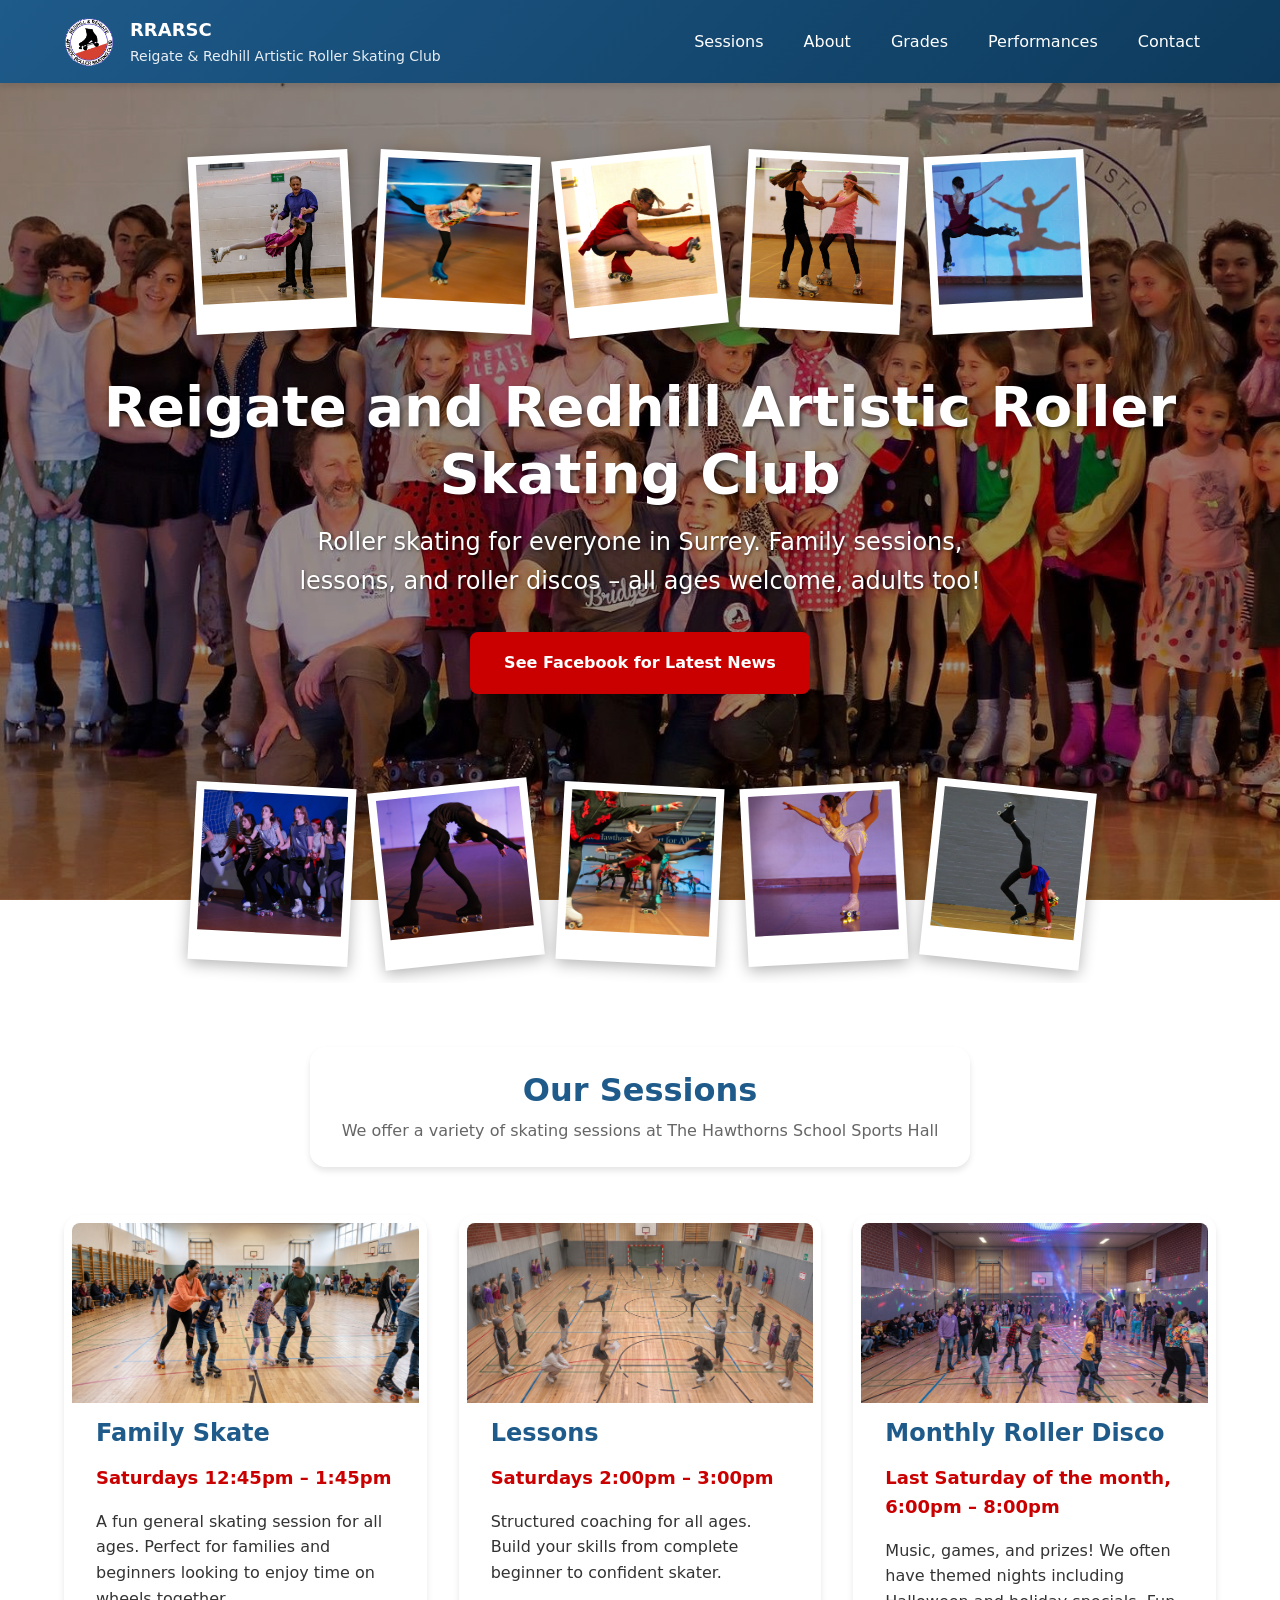
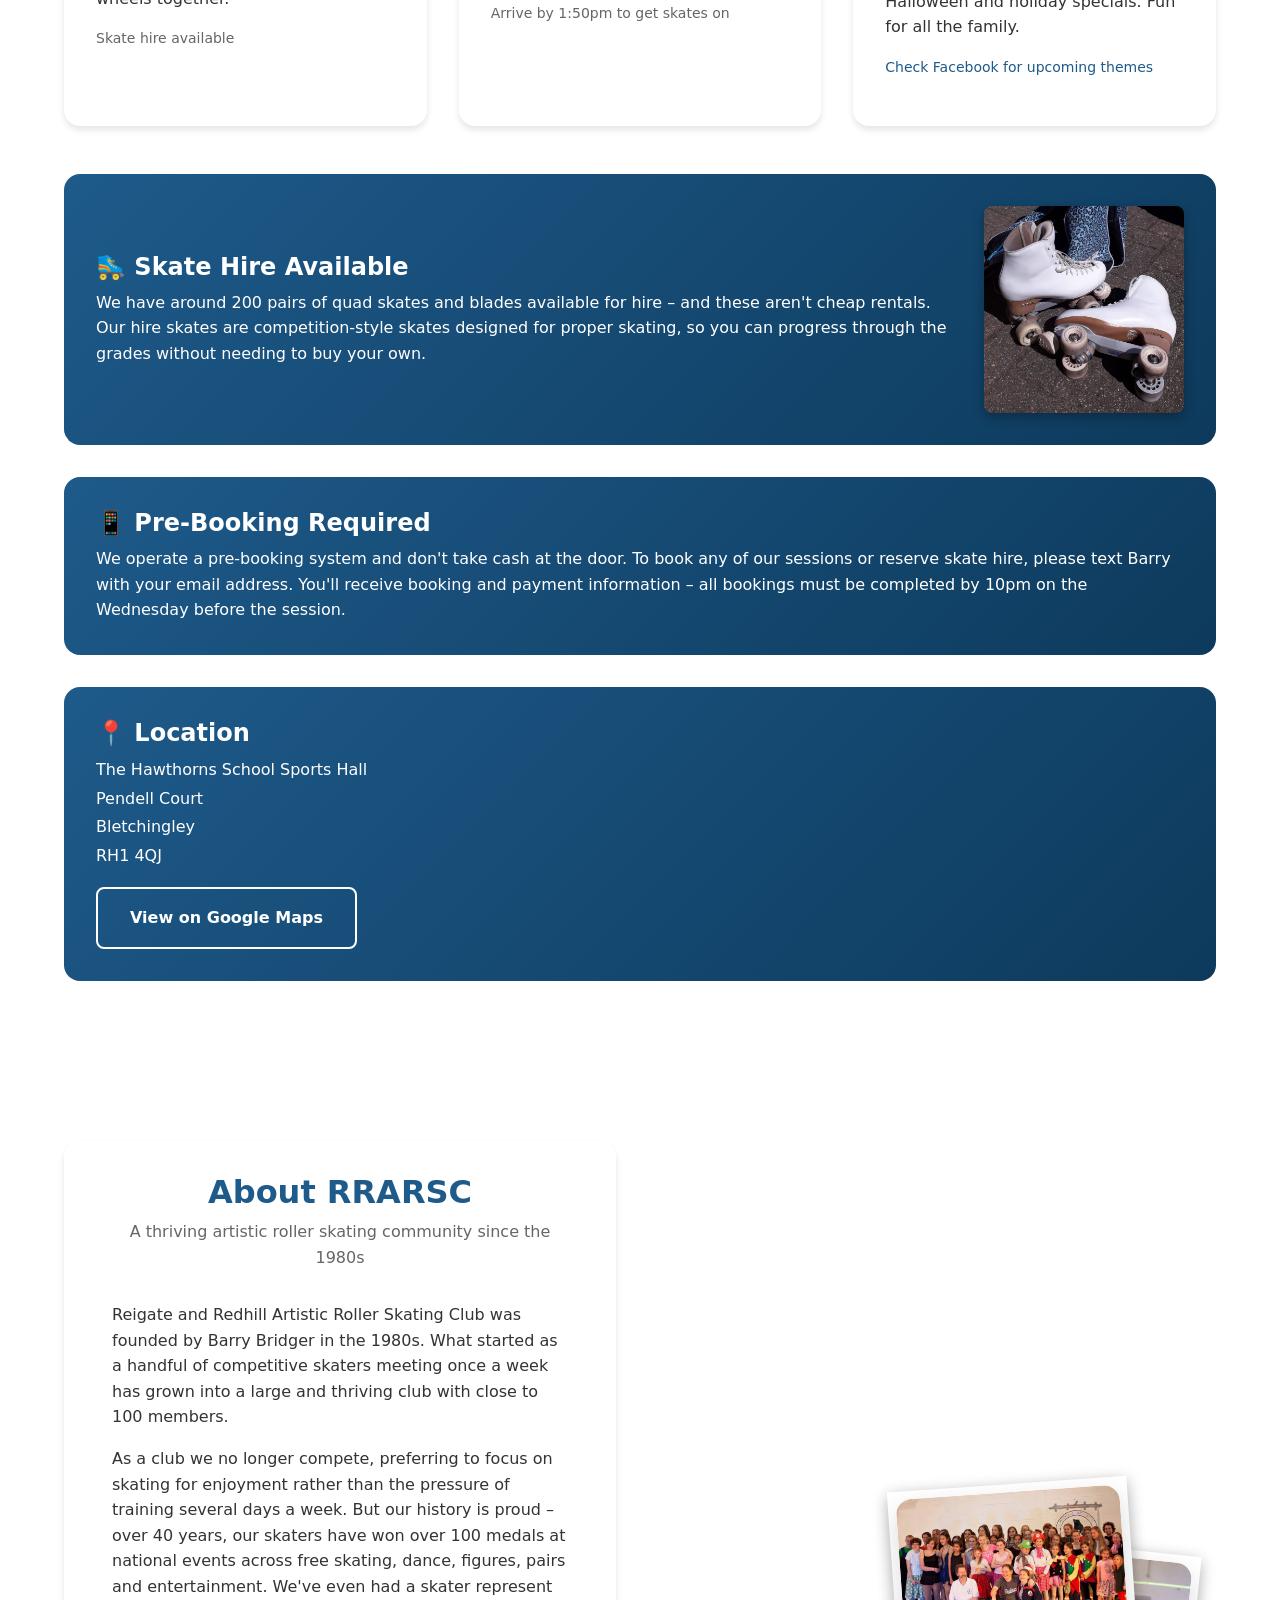
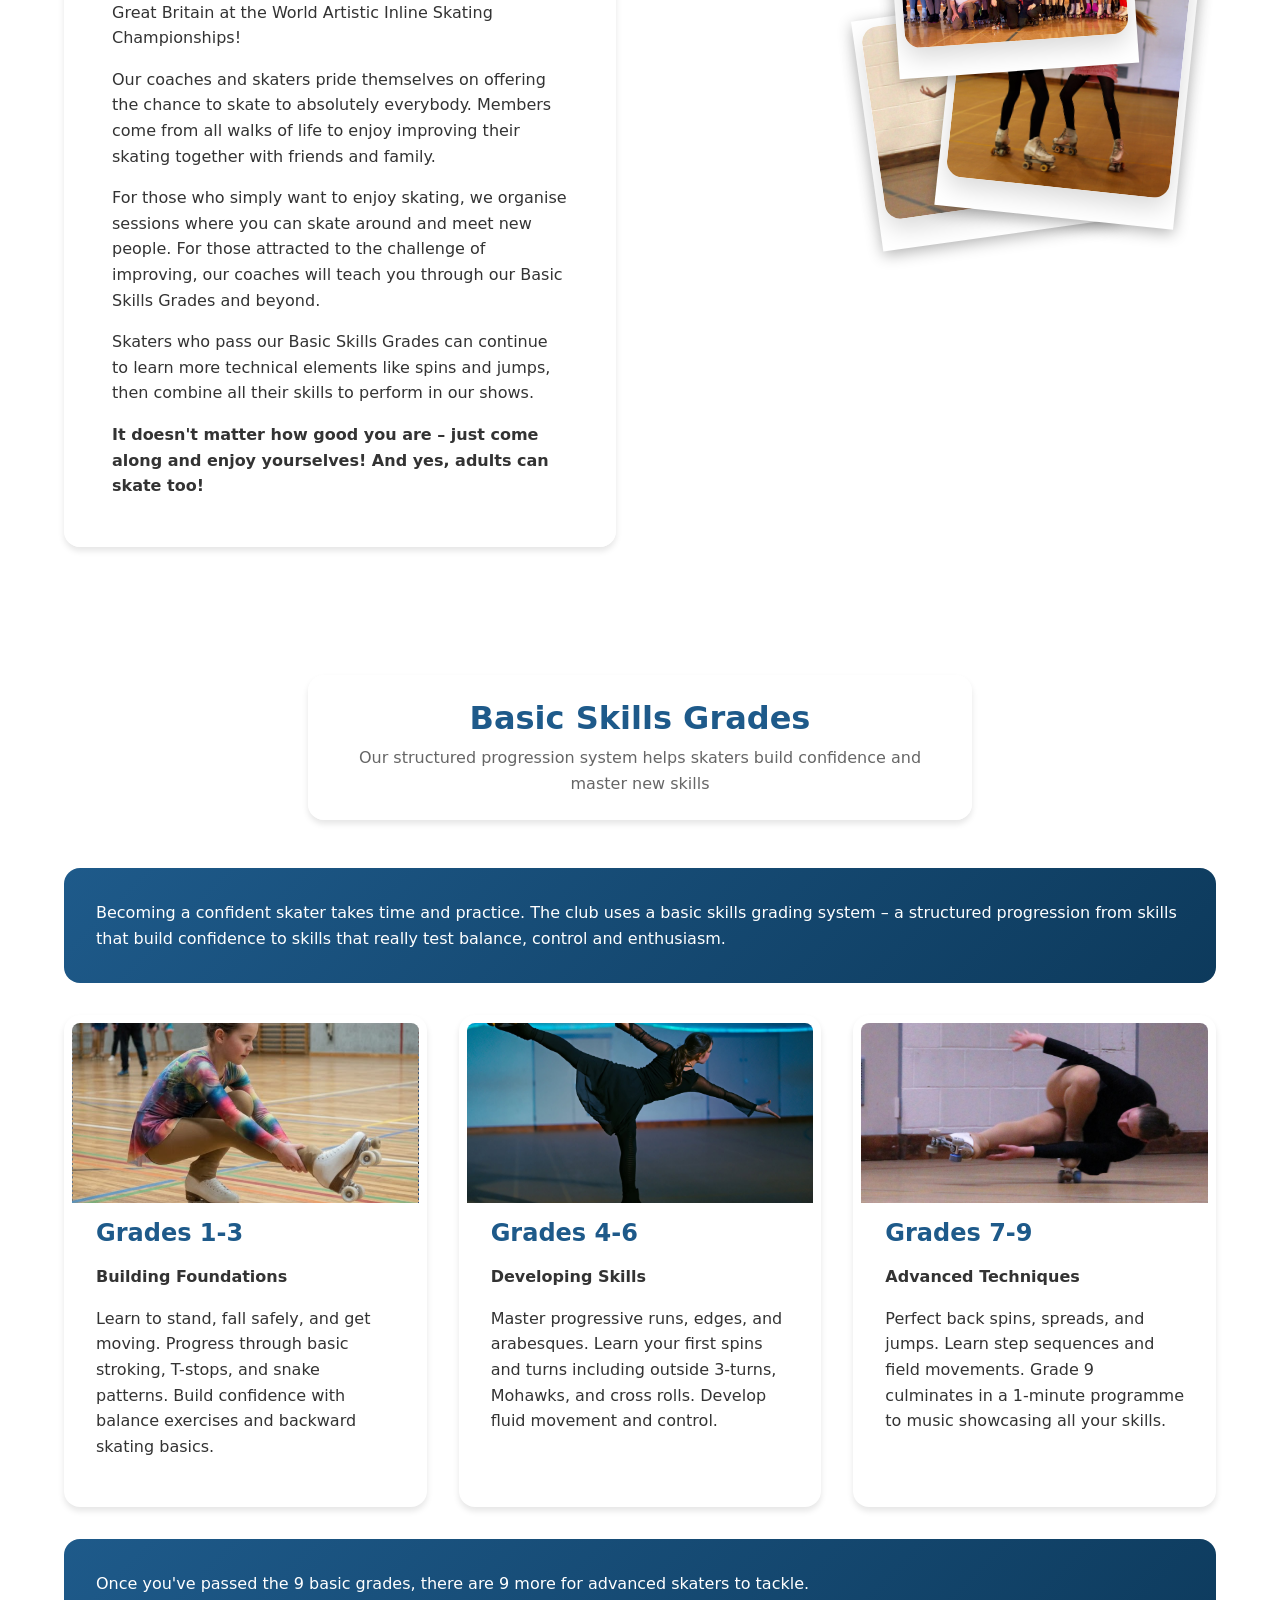
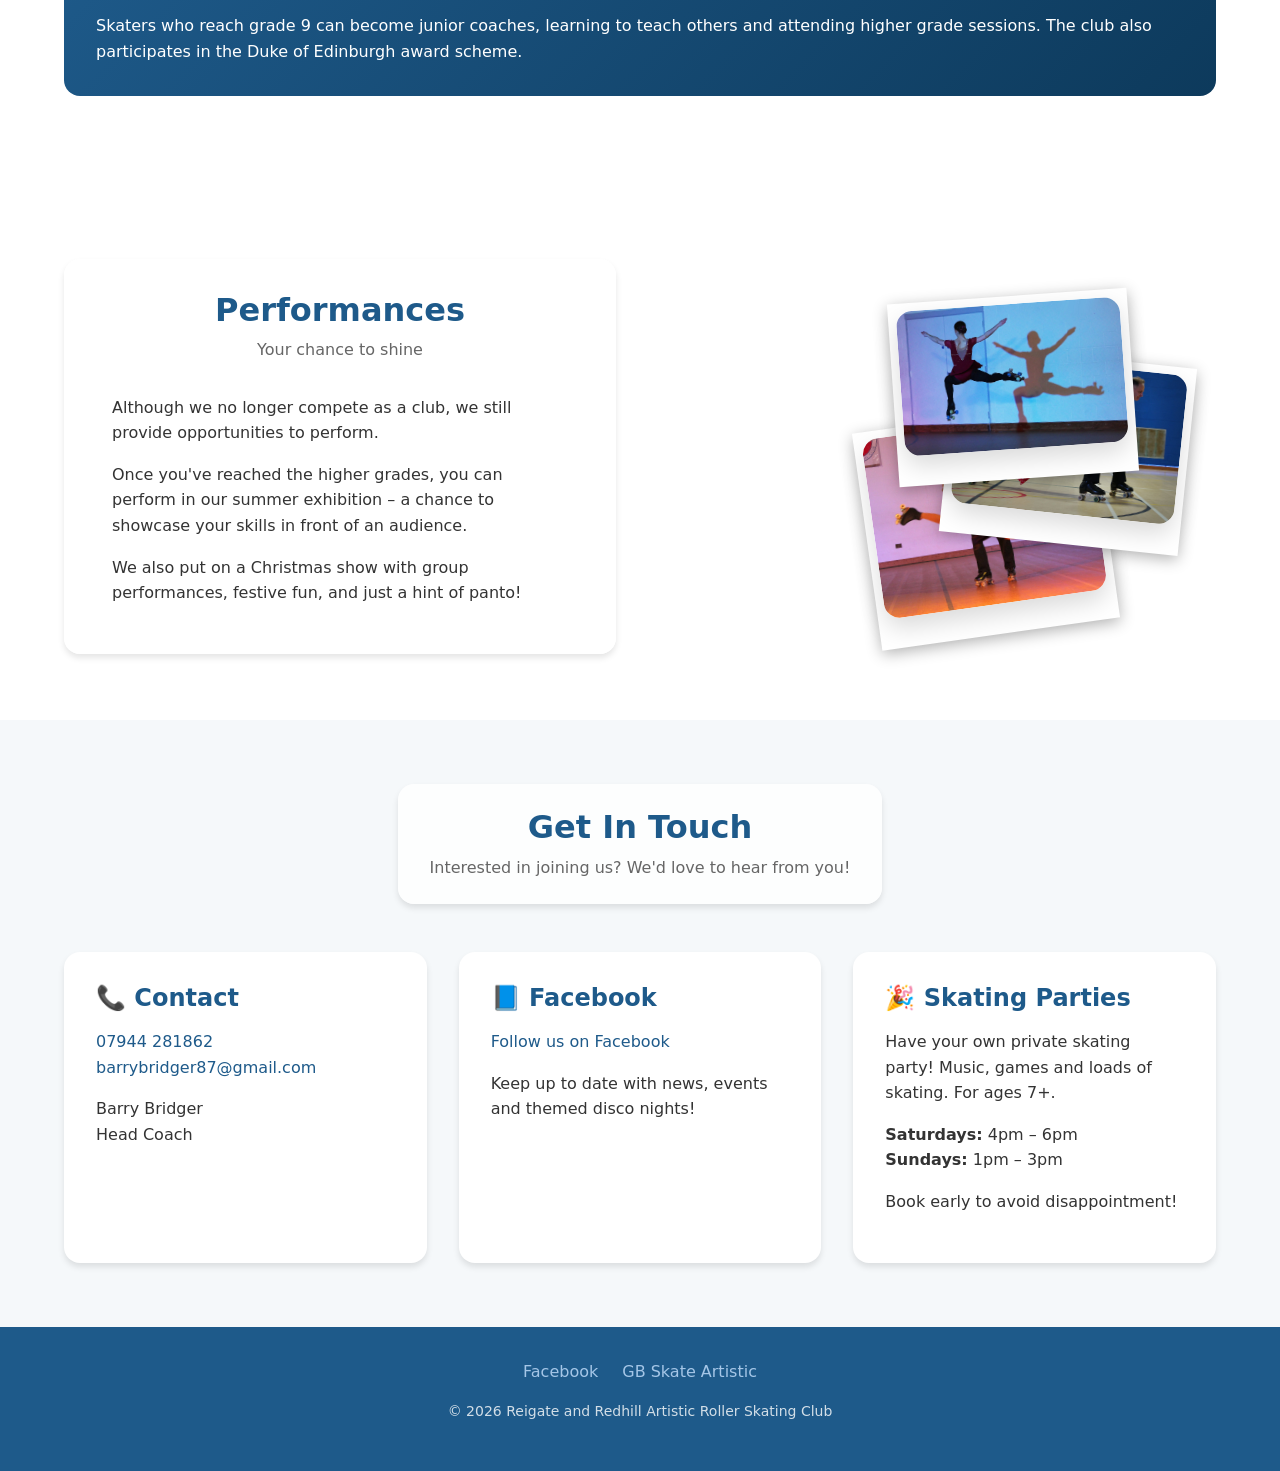
==== docs/index.html @ 20dbf636 "make background photos more prominent" ====
<!DOCTYPE html>
<html lang="en">
<head>
    <meta charset="UTF-8">
    <meta name="viewport" content="width=device-width, initial-scale=1.0">
    <meta name="description" content="Reigate and Redhill Artistic Roller Skating Club - Family skating sessions, lessons and roller discos in Surrey. All ages welcome, skate hire available.">
    <title>RRARSC - Reigate and Redhill Artistic Roller Skating Club</title>
    <link rel="stylesheet" href="styles.css">
    <link rel="icon" href="assets/logo.png" type="image/png">
</head>
<body>
    <a href="#main-content" class="skip-link">Skip to main content</a>

    <!-- Header -->
    <header class="site-header">
        <div class="container header-content">
            <div class="logo">
                <img src="assets/logo.png" alt="RRARSC Logo">
                <div class="logo-text">
                    RRARSC
                    <span>Reigate &amp; Redhill Artistic Roller Skating Club</span>
                </div>
            </div>
            <button class="menu-toggle" aria-label="Toggle navigation" aria-expanded="false">
                ☰
            </button>
            <nav>
                <ul class="nav-menu">
                    <li><a href="#sessions">Sessions</a></li>
                    <li><a href="#about">About</a></li>
                    <li><a href="#grades">Grades</a></li>
                    <li><a href="#performances">Performances</a></li>
                    <li><a href="#contact">Contact</a></li>
                </ul>
            </nav>
        </div>
    </header>

    <!-- Main Content -->
    <main id="main-content">
        <!-- Hero Section -->
        <section class="hero hero-fullscreen" style="background-image: linear-gradient(rgba(0,0,0,0.4), rgba(0,0,0,0.4)), url('assets/club.jpg');">
            <div class="container hero-content">
                <h1>Reigate and Redhill Artistic Roller Skating Club</h1>
                <p class="hero-subtitle">Roller skating for everyone in Surrey. Family sessions, lessons, and roller discos – all ages welcome, adults too!</p>
                <a href="https://www.facebook.com/Reigate-and-Redhill-Roller-Skating-Club-135214560148057" target="_blank" rel="noopener" class="btn btn-primary">See Facebook for Latest News</a>
            </div>
            <!-- Top row of polaroid photos -->
            <div class="hero-photo-row hero-photo-row-top">
                <div class="fun-photo tilt-left">
                    <img src="assets/performance-artistic-lift.jpg" alt="Artistic lift">
                </div>
                <div class="fun-photo tilt-right">
                    <img src="assets/show-arabesque.jpg" alt="Arabesque pose">
                </div>
                <div class="fun-photo tilt-left-more">
                    <img src="assets/performance-spin1.jpg" alt="Spinning">
                </div>
                <div class="fun-photo tilt-right">
                    <img src="assets/show-pair-spin.jpg" alt="Pair spin">
                </div>
                <div class="fun-photo tilt-left">
                    <img src="assets/performance-jump1.jpg" alt="Jump">
                </div>
            </div>
            <!-- Bottom row of polaroid photos -->
            <div class="hero-photo-row hero-photo-row-bottom">
                <div class="fun-photo tilt-right">
                    <img src="assets/show-pirates.jpg" alt="Pirates show">
                </div>
                <div class="fun-photo tilt-left-more">
                    <img src="assets/performance-layback1.jpg" alt="Layback">
                </div>
                <div class="fun-photo tilt-right">
                    <img src="assets/show-group1.jpg" alt="Group performance">
                </div>
                <div class="fun-photo tilt-left">
                    <img src="assets/performance-cross-grab-spiral.jpg" alt="Spiral">
                </div>
                <div class="fun-photo tilt-right-more">
                    <img src="assets/show-backflip.jpg" alt="Backflip">
                </div>
            </div>
        </section>

        <!-- Sessions Section -->
        <section id="sessions" class="sessions" style="background-image: linear-gradient(rgba(255,255,255,0.2), rgba(255,255,255,0.2)), url('assets/show-cross-grab-spiral.jpg');">
            <div class="container">
                <div class="section-header section-header-boxed">
                    <h2>Our Sessions</h2>
                    <p>We offer a variety of skating sessions at The Hawthorns School Sports Hall</p>
                </div>

                <div class="card-grid">
                    <article class="card">
                        <div class="card-photo">
                            <img src="assets/family-skate1.jpg" alt="Family skating session">
                        </div>
                        <h3>Family Skate</h3>
                        <p class="session-time">Saturdays 12:45pm – 1:45pm</p>
                        <p>A fun general skating session for all ages. Perfect for families and beginners looking to enjoy time on wheels together.</p>
                        <p class="session-details">Skate hire available</p>
                    </article>

                    <article class="card">
                        <div class="card-photo">
                            <img src="assets/lessons1.jpg" alt="Roller skates">
                        </div>
                        <h3>Lessons</h3>
                        <p class="session-time">Saturdays 2:00pm – 3:00pm</p>
                        <p>Structured coaching for all ages. Build your skills from complete beginner to confident skater.</p>
                        <p class="session-details">Arrive by 1:50pm to get skates on</p>
                    </article>

                    <article class="card">
                        <div class="card-photo">
                            <img src="assets/disco1.jpg" alt="Fun at the roller disco">
                        </div>
                        <h3>Monthly Roller Disco</h3>
                        <p class="session-time">Last Saturday of the month, 6:00pm – 8:00pm</p>
                        <p>Music, games, and prizes! We often have themed nights including Halloween and holiday specials. Fun for all the family.</p>
                        <p class="session-details"><a href="https://www.facebook.com/Reigate-and-Redhill-Roller-Skating-Club-135214560148057" target="_blank" rel="noopener">Check Facebook for upcoming themes</a></p>
                    </article>
                </div>

                <div class="highlight-box highlight-box-with-image" style="margin-top: var(--space-2xl);">
                    <div class="highlight-box-content">
                        <h3>🛼 Skate Hire Available</h3>
                        <p style="margin-bottom: 0;">We have around 200 pairs of quad skates and blades available for hire – and these aren't cheap rentals. Our hire skates are competition-style skates designed for proper skating, so you can progress through the grades without needing to buy your own.</p>
                    </div>
                    <div class="highlight-box-image">
                        <img src="assets/skates3.jpg" alt="Roller skates available for hire">
                    </div>
                </div>

                <div class="highlight-box" style="margin-top: var(--space-lg);">
                    <h3>📱 Pre-Booking Required</h3>
                    <p style="margin-bottom: 0;">We operate a pre-booking system and don't take cash at the door. To book any of our sessions or reserve skate hire, please text Barry with your email address. You'll receive booking and payment information – all bookings must be completed by 10pm on the Wednesday before the session.</p>
                </div>

                <div class="highlight-box" style="margin-top: var(--space-lg);">
                    <h3>📍 Location</h3>
                    <address class="location-address">
                        The Hawthorns School Sports Hall<br>
                        Pendell Court<br>
                        Bletchingley<br>
                        RH1 4QJ
                    </address>
                    <a href="https://maps.google.com/?q=The+Hawthorns+School,+Bletchingley,+RH1+4QJ" target="_blank" rel="noopener" class="map-link btn btn-secondary" style="margin-top: var(--space-md); border-color: white; color: white;">View on Google Maps</a>
                </div>
            </div>
        </section>

        <!-- About Section -->
        <section id="about" style="background-image: linear-gradient(rgba(255,255,255,0.2), rgba(255,255,255,0.2)), url('assets/show-barry-pirate.jpg'); background-position: center 20%;">
            <div class="container">
                <div class="about-with-image">
                    <div class="content-box">
                        <div class="section-header">
                            <h2>About RRARSC</h2>
                            <p>A thriving artistic roller skating community since the 1980s</p>
                        </div>

                        <div class="about-text">
                            <p>Reigate and Redhill Artistic Roller Skating Club was founded by Barry Bridger in the 1980s. What started as a handful of competitive skaters meeting once a week has grown into a large and thriving club with close to 100 members.</p>

                            <p>As a club we no longer compete, preferring to focus on skating for enjoyment rather than the pressure of training several days a week. But our history is proud – over 40 years, our skaters have won over 100 medals at national events across free skating, dance, figures, pairs and entertainment. We've even had a skater represent Great Britain at the World Artistic Inline Skating Championships!</p>

                            <p>Our coaches and skaters pride themselves on offering the chance to skate to absolutely everybody. Members come from all walks of life to enjoy improving their skating together with friends and family.</p>
                            
                            <p>For those who simply want to enjoy skating, we organise sessions where you can skate around and meet new people. For those attracted to the challenge of improving, our coaches will teach you through our Basic Skills Grades and beyond.</p>

                            <p>Skaters who pass our Basic Skills Grades can continue to learn more technical elements like spins and jumps, then combine all their skills to perform in our shows.</p>

                            <p><strong>It doesn't matter how good you are – just come along and enjoy yourselves! And yes, adults can skate too!</strong></p>
                        </div>
                    </div>
                    <div class="about-image photo-pile">
                        <div class="fun-photo pile-1">
                            <img src="assets/club.jpg" alt="RRARSC club members">
                        </div>
                        <div class="fun-photo pile-2">
                            <img src="assets/show-pair-spin.jpg" alt="Two skaters in a show, performing a spin duet.">
                        </div>
                        <div class="fun-photo pile-3">
                            <img src="assets/performance-layback2.jpg" alt="A skater performing a layback">
                        </div>
                    </div>
                </div>
            </div>
        </section>

        <!-- Grades Section -->
        <section id="grades" class="sessions" style="background-image: linear-gradient(rgba(255,250,240,0.2), rgba(255,250,240,0.2)), url('assets/show-group1.jpg');">
            <div class="container">
                <div class="section-header section-header-boxed">
                    <h2>Basic Skills Grades</h2>
                    <p>Our structured progression system helps skaters build confidence and master new skills</p>
                </div>

                <div class="highlight-box">
                    <p style="margin-bottom: 0;">Becoming a confident skater takes time and practice. The club uses a basic skills grading system – a structured progression from skills that build confidence to skills that really test balance, control and enthusiasm.</p>
                </div>

                <div class="card-grid" style="margin-top: var(--space-xl);">
                    <article class="card">
                        <div class="card-photo">
                            <img src="assets/lesson-little-man.png" alt="Roller skates for beginners">
                        </div>
                        <h3>Grades 1-3</h3>
                        <p><strong>Building Foundations</strong></p>
                        <p>Learn to stand, fall safely, and get moving. Progress through basic stroking, T-stops, and snake patterns. Build confidence with balance exercises and backward skating basics.</p>
                    </article>

                    <article class="card">
                        <div class="card-photo">
                            <img src="assets/performance-arabesque.jpg" alt="Skater performing a spin">
                        </div>
                        <h3>Grades 4-6</h3>
                        <p><strong>Developing Skills</strong></p>
                        <p>Master progressive runs, edges, and arabesques. Learn your first spins and turns including outside 3-turns, Mohawks, and cross rolls. Develop fluid movement and control.</p>
                    </article>

                    <article class="card">
                        <div class="card-photo">
                            <img src="assets/performance-spin2.jpg" alt="Skater performing a jump">
                        </div>
                        <h3>Grades 7-9</h3>
                        <p><strong>Advanced Techniques</strong></p>
                        <p>Perfect back spins, spreads, and jumps. Learn step sequences and field movements. Grade 9 culminates in a 1-minute programme to music showcasing all your skills.</p>
                    </article>
                </div>

                <div class="highlight-box" style="margin-top: var(--space-xl);">
                    <p>Once you've passed the 9 basic grades, there are 9 more for advanced skaters to tackle.</p>
                    <p style="margin-bottom: 0;">Skaters who reach grade 9 can become junior coaches, learning to teach others and attending higher grade sessions. The club also participates in the Duke of Edinburgh award scheme.</p>
                </div>
            </div>
        </section>

        <!-- Performances Section -->
        <section id="performances" style="background-image: linear-gradient(rgba(255,255,255,0.2), rgba(255,255,255,0.2)), url('assets/show-group2.jpg');">
            <div class="container">
                <div class="about-with-image">
                    <div class="content-box">
                        <div class="section-header">
                            <h2>Performances</h2>
                            <p>Your chance to shine</p>
                        </div>

                        <div class="about-text">
                            <p>Although we no longer compete as a club, we still provide opportunities to perform.</p>

                            <p>Once you've reached the higher grades, you can perform in our summer exhibition – a chance to showcase your skills in front of an audience.</p>

                            <p>We also put on a Christmas show with group performances, festive fun, and just a hint of panto!</p>
                        </div>
                    </div>
                    <div class="about-image photo-pile">
                        <div class="fun-photo pile-1">
                            <img src="assets/performance-jump1.jpg" alt="Skater performing a jump">
                        </div>
                        <div class="fun-photo pile-2">
                            <img src="assets/show-through-legs.jpg" alt="Show performance">
                        </div>
                        <div class="fun-photo pile-3">
                            <img src="assets/performance-artistic-lift2.jpg" alt="Artistic lift performance">
                        </div>
                    </div>
                </div>
            </div>
        </section>

        <!-- Contact Section -->
        <section id="contact" class="contact" style="background-image: linear-gradient(rgba(255,245,238,0.2), rgba(255,245,238,0.2)), url('assets/show-group3.jpg');">
            <div class="container">
                <div class="section-header section-header-boxed">
                    <h2>Get In Touch</h2>
                    <p>Interested in joining us? We'd love to hear from you!</p>
                </div>

                <div class="card-grid">
                    <article class="card">
                        <h3>📞 Contact</h3>
                        <p>
                            <a href="tel:07944281862">07944 281862</a><br>
                            <a href="mailto:barrybridger87@gmail.com">barrybridger87@gmail.com</a>
                        </p>
                        <p>Barry Bridger<br>Head Coach</p>
                    </article>

                    <article class="card">
                        <h3>📘 Facebook</h3>
                        <p><a href="https://www.facebook.com/Reigate-and-Redhill-Roller-Skating-Club-135214560148057" target="_blank" rel="noopener">Follow us on Facebook</a></p>
                        <p>Keep up to date with news, events and themed disco nights!</p>
                    </article>

                    <article class="card">
                        <h3>🎉 Skating Parties</h3>
                        <p>Have your own private skating party! Music, games and loads of skating. For ages 7+.</p>
                        <p><strong>Saturdays:</strong> 4pm – 6pm<br><strong>Sundays:</strong> 1pm – 3pm</p>
                        <p>Book early to avoid disappointment!</p>
                    </article>
                </div>
            </div>
        </section>
    </main>

    <!-- Footer -->
    <footer class="site-footer">
        <div class="container">
            <nav class="footer-links">
                <a href="https://www.facebook.com/Reigate-and-Redhill-Roller-Skating-Club-135214560148057" target="_blank" rel="noopener">Facebook</a>
                <a href="https://gbskateartistic.co.uk" target="_blank" rel="noopener">GB Skate Artistic</a>
            </nav>
            <p class="footer-copyright">
                © 2026 Reigate and Redhill Artistic Roller Skating Club
            </p>
        </div>
    </footer>

    <!-- Simple mobile menu toggle script -->
    <script>
        document.querySelector('.menu-toggle').addEventListener('click', function() {
            const menu = document.querySelector('.nav-menu');
            const expanded = this.getAttribute('aria-expanded') === 'true';
            this.setAttribute('aria-expanded', !expanded);
            menu.classList.toggle('active');
        });
    </script>
</body>
</html>
---- docs/styles.css ----
/* RRARSC - Reigate and Redhill Artistic Roller Skating Club
   Modern responsive stylesheet */

/* ============================================
   CSS Custom Properties (Design Tokens)
   ============================================ */
:root {
    /* Colours - based on legacy blue/red scheme, modernised */
    --color-primary: #1e5a8a;       /* Deep blue */
    --color-primary-light: #a5c6e7; /* Light blue (from legacy) */
    --color-primary-dark: #0d3a5c;  /* Darker blue for hover states */
    
    --color-accent: #ca0000;        /* Red (from legacy) */
    --color-accent-dark: #a00000;   /* Darker red for hover */
    
    --color-text: #333333;
    --color-text-light: #666666;
    --color-text-inverse: #ffffff;
    
    --color-background: #ffffff;
    --color-background-alt: #f5f8fa;
    --color-background-dark: #1e5a8a;
    
    /* Typography */
    --font-family: 'Segoe UI', system-ui, -apple-system, sans-serif;
    --font-size-base: 1rem;
    --font-size-sm: 0.875rem;
    --font-size-lg: 1.125rem;
    --font-size-xl: 1.5rem;
    --font-size-2xl: 2rem;
    --font-size-3xl: 2.5rem;
    --line-height: 1.6;
    
    /* Spacing */
    --space-xs: 0.25rem;
    --space-sm: 0.5rem;
    --space-md: 1rem;
    --space-lg: 1.5rem;
    --space-xl: 2rem;
    --space-2xl: 3rem;
    --space-3xl: 4rem;
    
    /* Layout */
    --max-width: 1200px;
    --border-radius: 8px;
    --border-radius-lg: 16px;
    
    /* Shadows */
    --shadow-sm: 0 1px 3px rgba(0, 0, 0, 0.1);
    --shadow-md: 0 4px 6px rgba(0, 0, 0, 0.1);
    --shadow-lg: 0 10px 25px rgba(0, 0, 0, 0.15);
    
    /* Transitions */
    --transition-fast: 150ms ease;
    --transition-normal: 300ms ease;
}

/* ============================================
   Reset & Base Styles
   ============================================ */
*,
*::before,
*::after {
    box-sizing: border-box;
    margin: 0;
    padding: 0;
}

html {
    scroll-behavior: smooth;
}

body {
    font-family: var(--font-family), sans-serif;
    font-size: var(--font-size-base);
    line-height: var(--line-height);
    color: var(--color-text);
    background-color: var(--color-background);
}

img {
    max-width: 100%;
    height: auto;
    display: block;
}

a {
    color: var(--color-primary);
    text-decoration: none;
    transition: color var(--transition-fast);
}

a:hover {
    color: var(--color-primary-dark);
}

/* ============================================
   Typography
   ============================================ */
h1, h2, h3, h4 {
    line-height: 1.2;
    font-weight: 700;
}

h1 {
    font-size: var(--font-size-3xl);
}

h2 {
    font-size: var(--font-size-2xl);
    color: var(--color-primary);
}

h3 {
    font-size: var(--font-size-xl);
}

p {
    margin-bottom: var(--space-md);
}

/* ============================================
   Layout Components
   ============================================ */
.container {
    width: 100%;
    max-width: var(--max-width);
    margin: 0 auto;
    padding: 0 var(--space-lg);
}

section {
    padding: var(--space-3xl) 0;
    scroll-margin-top: 80px;
}

/* ============================================
   Header & Navigation
   ============================================ */
.site-header {
    background: linear-gradient(135deg, var(--color-primary) 0%, var(--color-primary-dark) 100%);
    color: var(--color-text-inverse);
    padding: var(--space-md) 0;
    position: sticky;
    top: 0;
    z-index: 100;
    box-shadow: var(--shadow-md);
}

.header-content {
    display: flex;
    justify-content: space-between;
    align-items: center;
    flex-wrap: wrap;
    gap: var(--space-md);
}

.logo {
    display: flex;
    align-items: center;
    gap: var(--space-md);
}

.logo img {
    width: 50px;
    height: 50px;
}

.logo-text {
    font-size: var(--font-size-lg);
    font-weight: 700;
    color: var(--color-text-inverse);
}

.logo-text span {
    display: block;
    font-size: var(--font-size-sm);
    font-weight: 400;
    opacity: 0.9;
}

/* Mobile menu toggle */
.menu-toggle {
    display: none;
    background: none;
    border: none;
    color: var(--color-text-inverse);
    font-size: var(--font-size-xl);
    cursor: pointer;
    padding: var(--space-sm);
}

.nav-menu {
    display: flex;
    list-style: none;
    gap: var(--space-sm);
}

.nav-menu a {
    display: block;
    padding: var(--space-sm) var(--space-md);
    color: var(--color-text-inverse);
    border-radius: var(--border-radius);
    transition: background-color var(--transition-fast);
}

.nav-menu a:hover,
.nav-menu a:focus {
    background-color: rgba(255, 255, 255, 0.15);
    color: var(--color-text-inverse);
}

/* ============================================
   Hero Section
   ============================================ */
.hero {
    background: linear-gradient(135deg, var(--color-primary-light) 0%, var(--color-background) 100%);
    padding: var(--space-3xl) 0;
    text-align: center;
}

.hero h1 {
    color: var(--color-primary-dark);
    margin-bottom: var(--space-md);
}

.hero .tagline {
    font-size: var(--font-size-lg);
    color: var(--color-text-light);
    margin-bottom: var(--space-xl);
    max-width: 600px;
    margin-left: auto;
    margin-right: auto;
}

.hero-logo {
    width: 120px;
    height: 120px;
    margin: 0 auto var(--space-xl);
}

/* ============================================
   Buttons
   ============================================ */
.btn {
    display: inline-block;
    padding: var(--space-md) var(--space-xl);
    font-size: var(--font-size-base);
    font-weight: 600;
    text-align: center;
    border-radius: var(--border-radius);
    cursor: pointer;
    transition: all var(--transition-fast);
    border: 2px solid transparent;
}

.btn-primary {
    background-color: var(--color-accent);
    color: var(--color-text-inverse);
    border-color: var(--color-accent);
}

.btn-primary:hover {
    background-color: var(--color-accent-dark);
    border-color: var(--color-accent-dark);
    color: var(--color-text-inverse);
}

.btn-secondary {
    background-color: transparent;
    color: var(--color-primary);
    border-color: var(--color-primary);
}

.btn-secondary:hover {
    background-color: var(--color-primary);
    color: var(--color-text-inverse);
}

/* ============================================
   Cards
   ============================================ */
.card-grid {
    display: grid;
    grid-template-columns: repeat(auto-fit, minmax(280px, 1fr));
    gap: var(--space-xl);
}

.card {
    background: var(--color-background);
    border-radius: var(--border-radius-lg);
    padding: var(--space-xl);
    box-shadow: var(--shadow-md);
    transition: transform var(--transition-normal), box-shadow var(--transition-normal);
}

.card:hover {
    transform: translateY(-4px);
    box-shadow: var(--shadow-lg);
}

.card h3 {
    color: var(--color-primary);
    margin-bottom: var(--space-md);
}

.card-icon {
    font-size: var(--font-size-2xl);
    margin-bottom: var(--space-md);
    color: var(--color-primary);
}

/* ============================================
   Sessions Section
   ============================================ */
.sessions {
    background-color: var(--color-background-alt);
}

.session-time {
    font-size: var(--font-size-lg);
    font-weight: 600;
    color: var(--color-accent);
}

.session-details {
    color: var(--color-text-light);
    font-size: var(--font-size-sm);
}

/* ============================================
   About Section
   ============================================ */
.about-content {
    max-width: 800px;
    margin: 0 auto;
}

.about-with-image {
    display: grid;
    grid-template-columns: 1fr 1fr;
    gap: var(--space-2xl);
    align-items: center;
    max-width: none;
}

.about-with-image .about-text {
    max-width: none;
}

.about-with-image .about-image img {
    border-radius: var(--border-radius-lg);
    box-shadow: var(--shadow-lg);
}

@media (max-width: 768px) {
    .about-with-image {
        grid-template-columns: 1fr;
    }
    
    .about-with-image .about-image {
        order: -1;
    }
}

.highlight-box {
    background: linear-gradient(135deg, var(--color-primary) 0%, var(--color-primary-dark) 100%);
    color: var(--color-text-inverse);
    padding: var(--space-xl);
    border-radius: var(--border-radius-lg);
    margin: var(--space-xl) 0;
}

.highlight-box-with-image {
    display: flex;
    gap: var(--space-xl);
    align-items: center;
}

.highlight-box-content {
    flex: 1;
}

.highlight-box-image {
    flex: 0 0 200px;
}

.highlight-box-image img {
    width: 100%;
    border-radius: var(--border-radius);
    box-shadow: 0 4px 12px rgba(0,0,0,0.3);
}

@media (max-width: 768px) {
    .highlight-box-with-image {
        flex-direction: column;
    }
    
    .highlight-box-image {
        flex: 0 0 auto;
        width: 100%;
        max-width: 250px;
    }
}

.highlight-box h3 {
    color: var(--color-text-inverse);
    margin-bottom: var(--space-sm);
}

/* ============================================
   Contact Section
   ============================================ */
.contact {
    background-color: var(--color-background-alt);
}

.contact-info {
    display: grid;
    grid-template-columns: repeat(auto-fit, minmax(250px, 1fr));
    gap: var(--space-xl);
    margin-top: var(--space-xl);
}

.contact-item {
    text-align: center;
    padding: var(--space-lg);
}

.contact-item h3 {
    margin-bottom: var(--space-sm);
}

.contact-item a {
    font-size: var(--font-size-lg);
    font-weight: 600;
}

/* ============================================
   Footer
   ============================================ */
.site-footer {
    background: var(--color-background-dark);
    color: var(--color-text-inverse);
    padding: var(--space-xl) 0;
    text-align: center;
}

.footer-links {
    display: flex;
    justify-content: center;
    gap: var(--space-lg);
    margin-bottom: var(--space-md);
    flex-wrap: wrap;
}

.footer-links a {
    color: var(--color-primary-light);
}

.footer-links a:hover {
    color: var(--color-text-inverse);
}

.footer-copyright {
    font-size: var(--font-size-sm);
    opacity: 0.8;
}

/* ============================================
   Section Headers
   ============================================ */
.section-header {
    text-align: center;
    margin-bottom: var(--space-2xl);
}

.section-header-boxed {
    background: rgba(255, 255, 255, 0.85);
    padding: var(--space-lg) var(--space-xl);
    border-radius: var(--border-radius-lg);
    box-shadow: var(--shadow-md);
    max-width: fit-content;
    margin-left: auto;
    margin-right: auto;
}

.section-header-boxed h2,
.section-header-boxed p {
    margin-bottom: var(--space-xs);
}

.section-header-boxed p:last-child {
    margin-bottom: 0;
}

/* Content box for sections with photo backgrounds */
.content-box {
    background: rgba(255, 255, 255, 0.9);
    padding: var(--space-xl) var(--space-2xl);
    border-radius: var(--border-radius-lg);
    box-shadow: var(--shadow-md);
}

.content-box .section-header {
    margin-bottom: var(--space-xl);
}

.content-box-narrow {
    max-width: 800px;
    margin-left: auto;
    margin-right: auto;
    text-align: center;
}

.content-box-narrow p {
    margin-bottom: var(--space-md);
}

.section-header h2 {
    margin-bottom: var(--space-sm);
}

.section-header p {
    color: var(--color-text-light);
    max-width: 600px;
    margin: 0 auto;
}

/* ============================================
   Location/Map
   ============================================ */
.location-address {
    font-style: normal;
    line-height: 1.8;
}

.map-link {
    display: inline-block;
    margin-top: var(--space-md);
}

/* ============================================
   Responsive Design
   ============================================ */
@media (max-width: 768px) {
    :root {
        --font-size-3xl: 2rem;
        --font-size-2xl: 1.5rem;
        --font-size-xl: 1.25rem;
    }
    
    section {
        padding: var(--space-2xl) 0;
    }
    
    /* Mobile navigation */
    .menu-toggle {
        display: block;
    }
    
    .nav-menu {
        display: none;
        position: absolute;
        top: 100%;
        left: 0;
        right: 0;
        background: var(--color-primary-dark);
        flex-direction: column;
        padding: var(--space-md);
        gap: 0;
    }
    
    .nav-menu.active {
        display: flex;
    }
    
    .nav-menu a {
        padding: var(--space-md);
        border-bottom: 1px solid rgba(255, 255, 255, 0.1);
    }
    
    .hero-logo {
        width: 80px;
        height: 80px;
    }
    
    .card-grid {
        grid-template-columns: 1fr;
    }
    
    .contact-info {
        grid-template-columns: 1fr;
    }
    
    .footer-links {
        flex-direction: column;
        gap: var(--space-md);
    }
}

@media (max-width: 480px) {
    .container {
        padding: 0 var(--space-md);
    }
    
    .logo-text {
        font-size: var(--font-size-base);
    }
    
    .logo-text span {
        display: none;
    }
    
    .btn {
        width: 100%;
        display: block;
    }
}

/* ============================================
   Accessibility
   ============================================ */
@media (prefers-reduced-motion: reduce) {
    *,
    *::before,
    *::after {
        animation-duration: 0.01ms !important;
        animation-iteration-count: 1 !important;
        transition-duration: 0.01ms !important;
    }
    
    html {
        scroll-behavior: auto;
    }
}

/* Focus styles for keyboard navigation */
a:focus,
button:focus {
    outline: 3px solid var(--color-accent);
    outline-offset: 2px;
}

/* Skip link for accessibility */
.skip-link {
    position: absolute;
    top: -100%;
    left: 0;
    background: var(--color-accent);
    color: var(--color-text-inverse);
    padding: var(--space-sm) var(--space-md);
    z-index: 1000;
    transition: top var(--transition-fast);
}

.skip-link:focus {
    top: 0;
}


/* ============================================
   POLAROID-STYLE PHOTOS
   ============================================ */
.fun-photo {
    background: white;
    padding: 8px 8px 30px 8px;
    box-shadow: 0 4px 15px rgba(0,0,0,0.3);
    display: inline-block;
    transition: transform 0.3s ease;
}

.fun-photo img {
    width: 100%;
    display: block;
}

.fun-photo:hover {
    transform: scale(1.02);
}

/* Tilt variations */
.tilt-left {
    transform: rotate(-3deg);
}
.tilt-left:hover {
    transform: rotate(-3deg) scale(1.02);
}

.tilt-right {
    transform: rotate(3deg);
}
.tilt-right:hover {
    transform: rotate(3deg) scale(1.02);
}

.tilt-left-more {
    transform: rotate(-6deg);
}
.tilt-left-more:hover {
    transform: rotate(-6deg) scale(1.02);
}

.tilt-right-more {
    transform: rotate(6deg);
}
.tilt-right-more:hover {
    transform: rotate(6deg) scale(1.02);
}

/* ============================================
   HERO PHOTOS - rows at top and bottom
   ============================================ */
.hero {
    position: relative;
    overflow: hidden;
    background-size: cover;
    background-position: center;
    background-attachment: fixed;
}

.hero-photo-row {
    position: absolute;
    left: 0;
    right: 0;
    display: none;
    justify-content: center;
    gap: 1rem;
    padding: 0 2rem;
    z-index: 1;
}

.hero-photo-row .fun-photo {
    width: 140px;
    flex-shrink: 0;
}

/* Fix Polaroid aspect ratio - square photos with consistent border */
.hero-photo-row .fun-photo img {
    width: 100%;
    height: 120px;
    object-fit: cover;
}

.hero-photo-row-top {
    top: 70px; /* Account for header height */
    transform: translateY(0);
}

.hero-photo-row-bottom {
    bottom: 20px;
    transform: translateY(0);
}

@media (min-width: 900px) {
    .hero-photo-row {
        display: flex;
    }
}

@media (min-width: 1200px) {
    .hero-photo-row .fun-photo {
        width: 160px;
    }
    
    .hero-photo-row .fun-photo img {
        height: 140px;
    }
    
    .hero-photo-row {
        gap: 1.5rem;
    }
}

@media (min-width: 1500px) {
    .hero-photo-row .fun-photo {
        width: 180px;
    }
    
    .hero-photo-row .fun-photo img {
        height: 160px;
    }
    
    .hero-photo-row {
        gap: 2rem;
    }
}

.hero-fullscreen {
    min-height: 100vh;
    display: flex;
    align-items: center;
    justify-content: center;
}

.hero-fullscreen .hero-content {
    text-align: center;
    color: white;
    padding: 2rem;
    z-index: 2;
    position: relative;
}

.hero-fullscreen h1 {
    font-size: clamp(2rem, 5vw, 3.5rem);
    margin-bottom: 1rem;
    text-shadow: 2px 2px 4px rgba(0,0,0,0.5);
    color: white;
}

.hero-fullscreen .hero-subtitle {
    font-size: clamp(1.1rem, 2.5vw, 1.5rem);
    margin-bottom: 2rem;
    text-shadow: 1px 1px 3px rgba(0,0,0,0.5);
    max-width: 700px;
    margin-left: auto;
    margin-right: auto;
}

/* ============================================
   SECTION PHOTO BACKGROUNDS
   ============================================ */
#sessions,
#about,
#grades,
#performances,
#contact {
    background-size: cover;
    background-position: center;
    background-attachment: fixed;
}

@media (max-width: 768px) {
    .hero,
    #sessions,
    #about,
    #grades,
    #performances,
    #contact {
        background-attachment: scroll;
    }
}

/* Section decorative side photos */
.section-photo {
    position: absolute;
    z-index: 1;
    display: none;
    opacity: 0.9;
}

.section-photo .fun-photo {
    width: 150px;
}

.section-photo-left {
    left: 2%;
    bottom: 10%;
}

@media (min-width: 1200px) {
    .section-photo {
        display: block;
    }
    
    #about,
    #performances {
        position: relative;
        overflow: hidden;
    }
}

/* ============================================
   CARD PHOTOS
   ============================================ */
.card-photo {
    height: 180px;
    overflow: hidden;
    margin: calc(-1 * var(--space-lg)) calc(-1 * var(--space-lg)) var(--space-md) calc(-1 * var(--space-lg));
    border-radius: var(--border-radius) var(--border-radius) 0 0;
}

.card-photo img {
    width: 100%;
    height: 100%;
    object-fit: cover;
    transition: transform 0.3s ease;
}

.card:hover .card-photo img {
    transform: scale(1.05);
}

/* About section image as Polaroid */
.about-image .fun-photo {
    max-width: 300px;
}

/* Photo pile effect - overlapping photos like thrown on a table */
.photo-pile {
    position: relative;
    min-height: 400px;
    display: flex;
    align-items: center;
    justify-content: center;
}

.photo-pile .fun-photo {
    position: absolute;
    max-width: 240px;
    transition: transform 0.3s ease, z-index 0.1s;
}

.photo-pile .pile-1 {
    transform: rotate(-4deg);
    z-index: 3;
    top: 10%;
    right: 15%;
}

.photo-pile .pile-2 {
    transform: rotate(6deg);
    z-index: 2;
    top: 25%;
    right: 5%;
}

.photo-pile .pile-3 {
    transform: rotate(-8deg);
    z-index: 1;
    top: 40%;
    right: 20%;
}

.photo-pile .fun-photo:hover {
    z-index: 10;
    transform: rotate(0deg) scale(1.05);
}

@media (max-width: 768px) {
    .about-image .fun-photo {
        max-width: 250px;
    }
    
    .photo-pile {
        min-height: 350px;
        margin-top: 2rem;
    }
    
    .photo-pile .fun-photo {
        max-width: 180px;
    }
    
    .photo-pile .pile-1 {
        top: 0;
        right: 10%;
    }
    
    .photo-pile .pile-2 {
        top: 20%;
        right: 0;
    }
    
    .photo-pile .pile-3 {
        top: 40%;
        right: 15%;
    }
    
    .card-photo {
        height: 150px;
    }
}

/* ============================================
   FOOTER WITH BACKGROUND
   ============================================ */
.site-footer {
    background-size: cover;
    background-position: center;
}
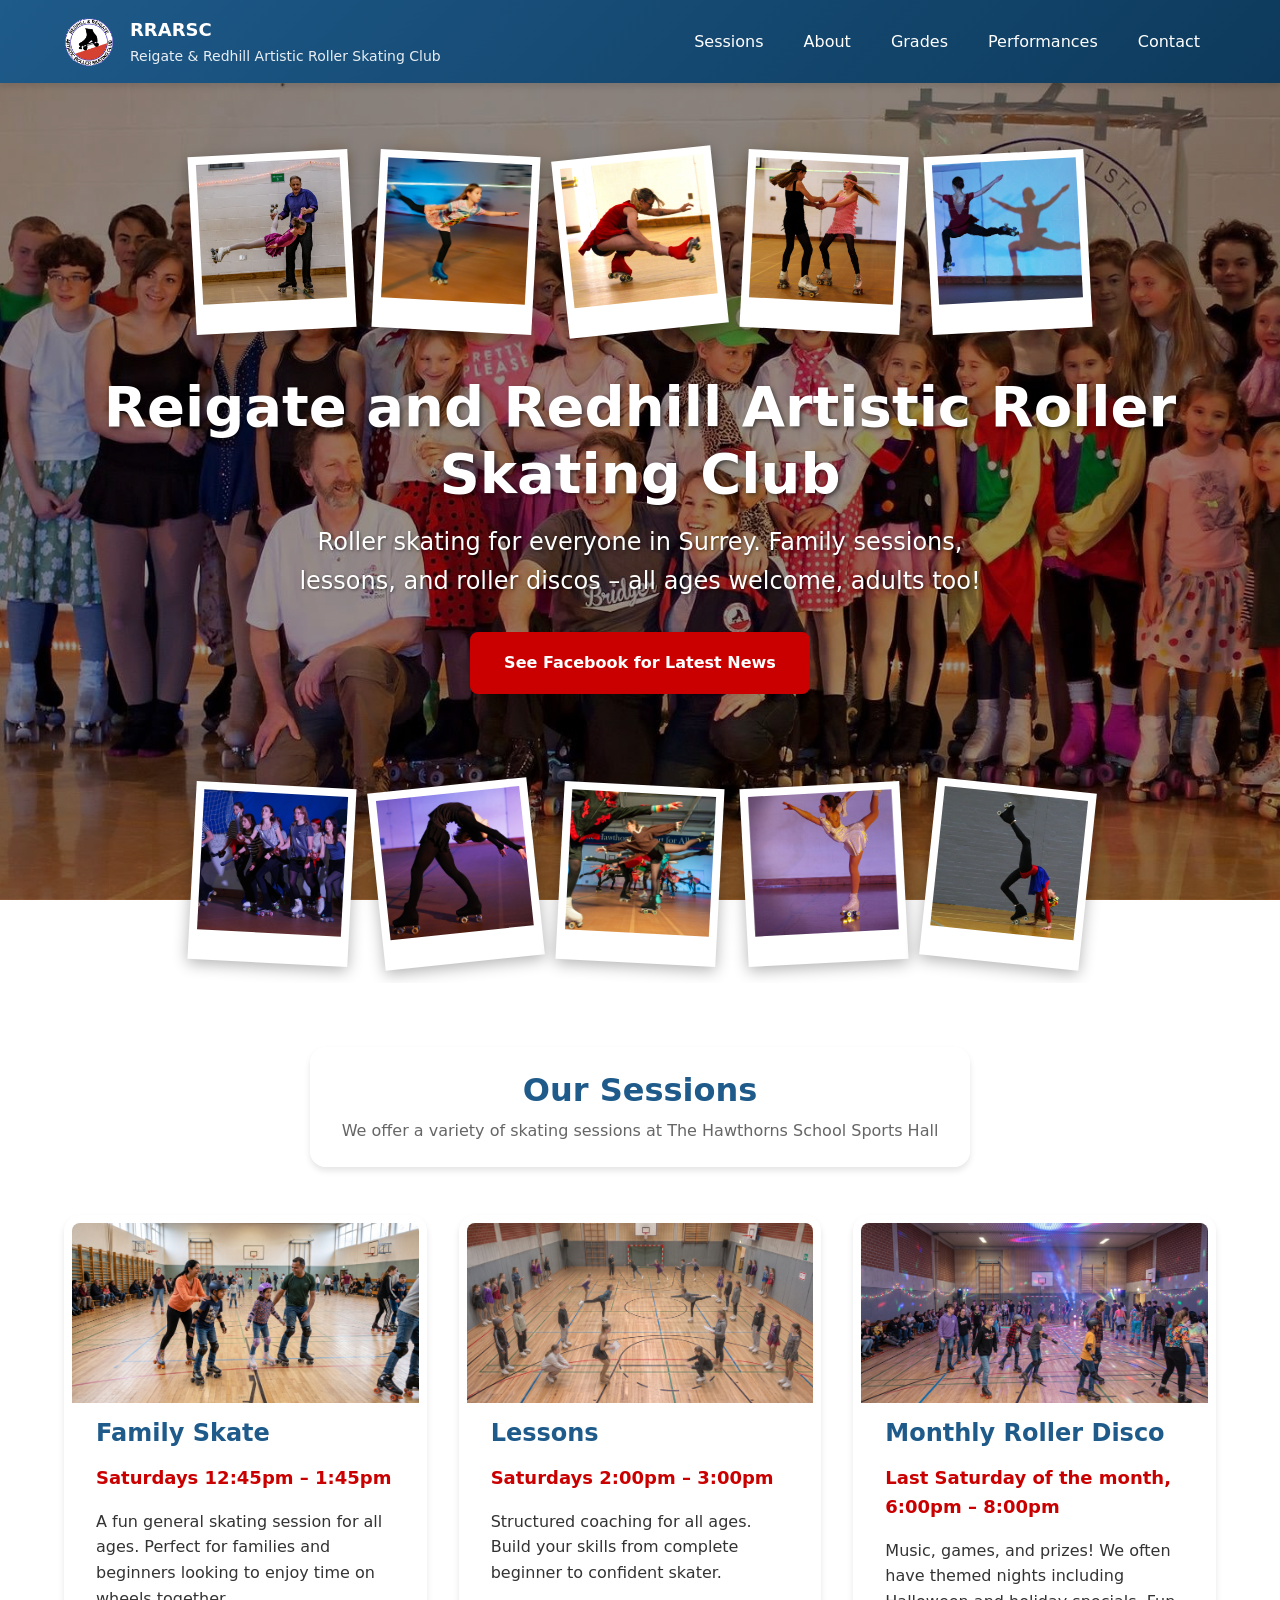
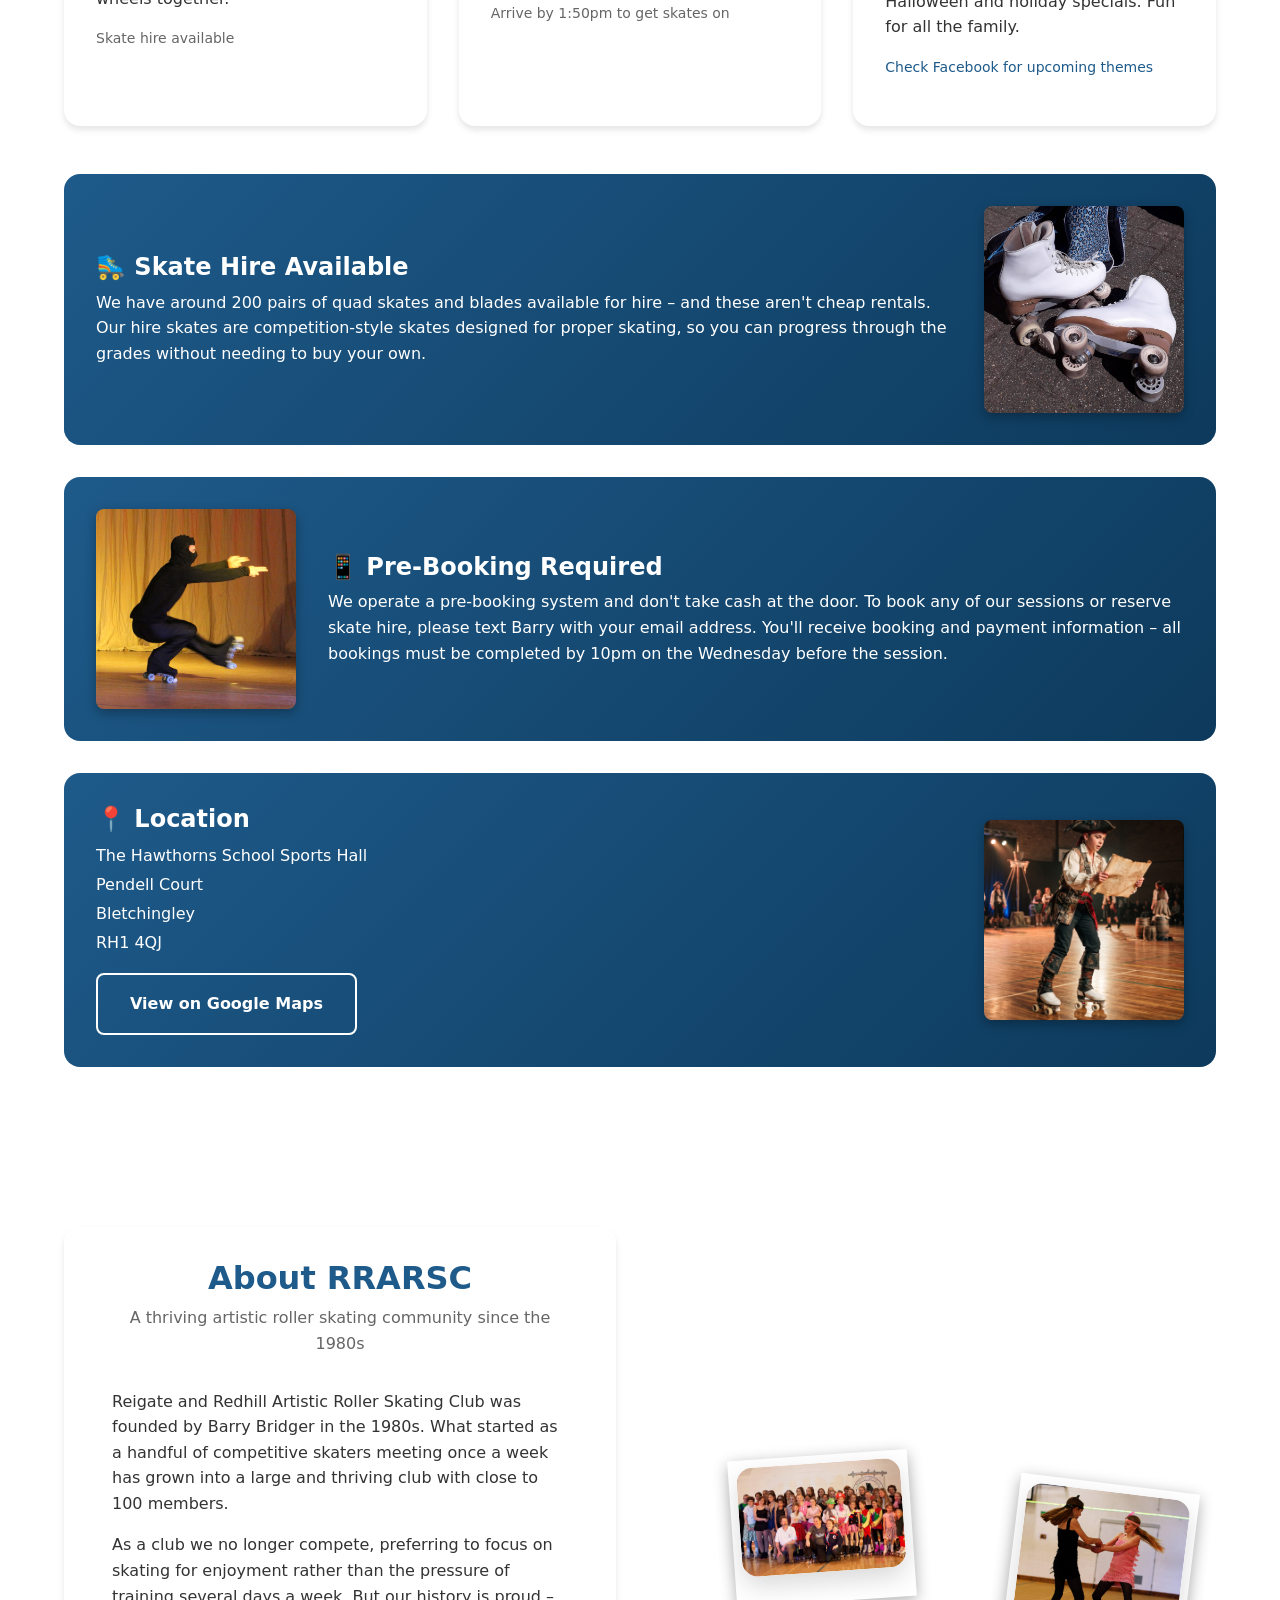
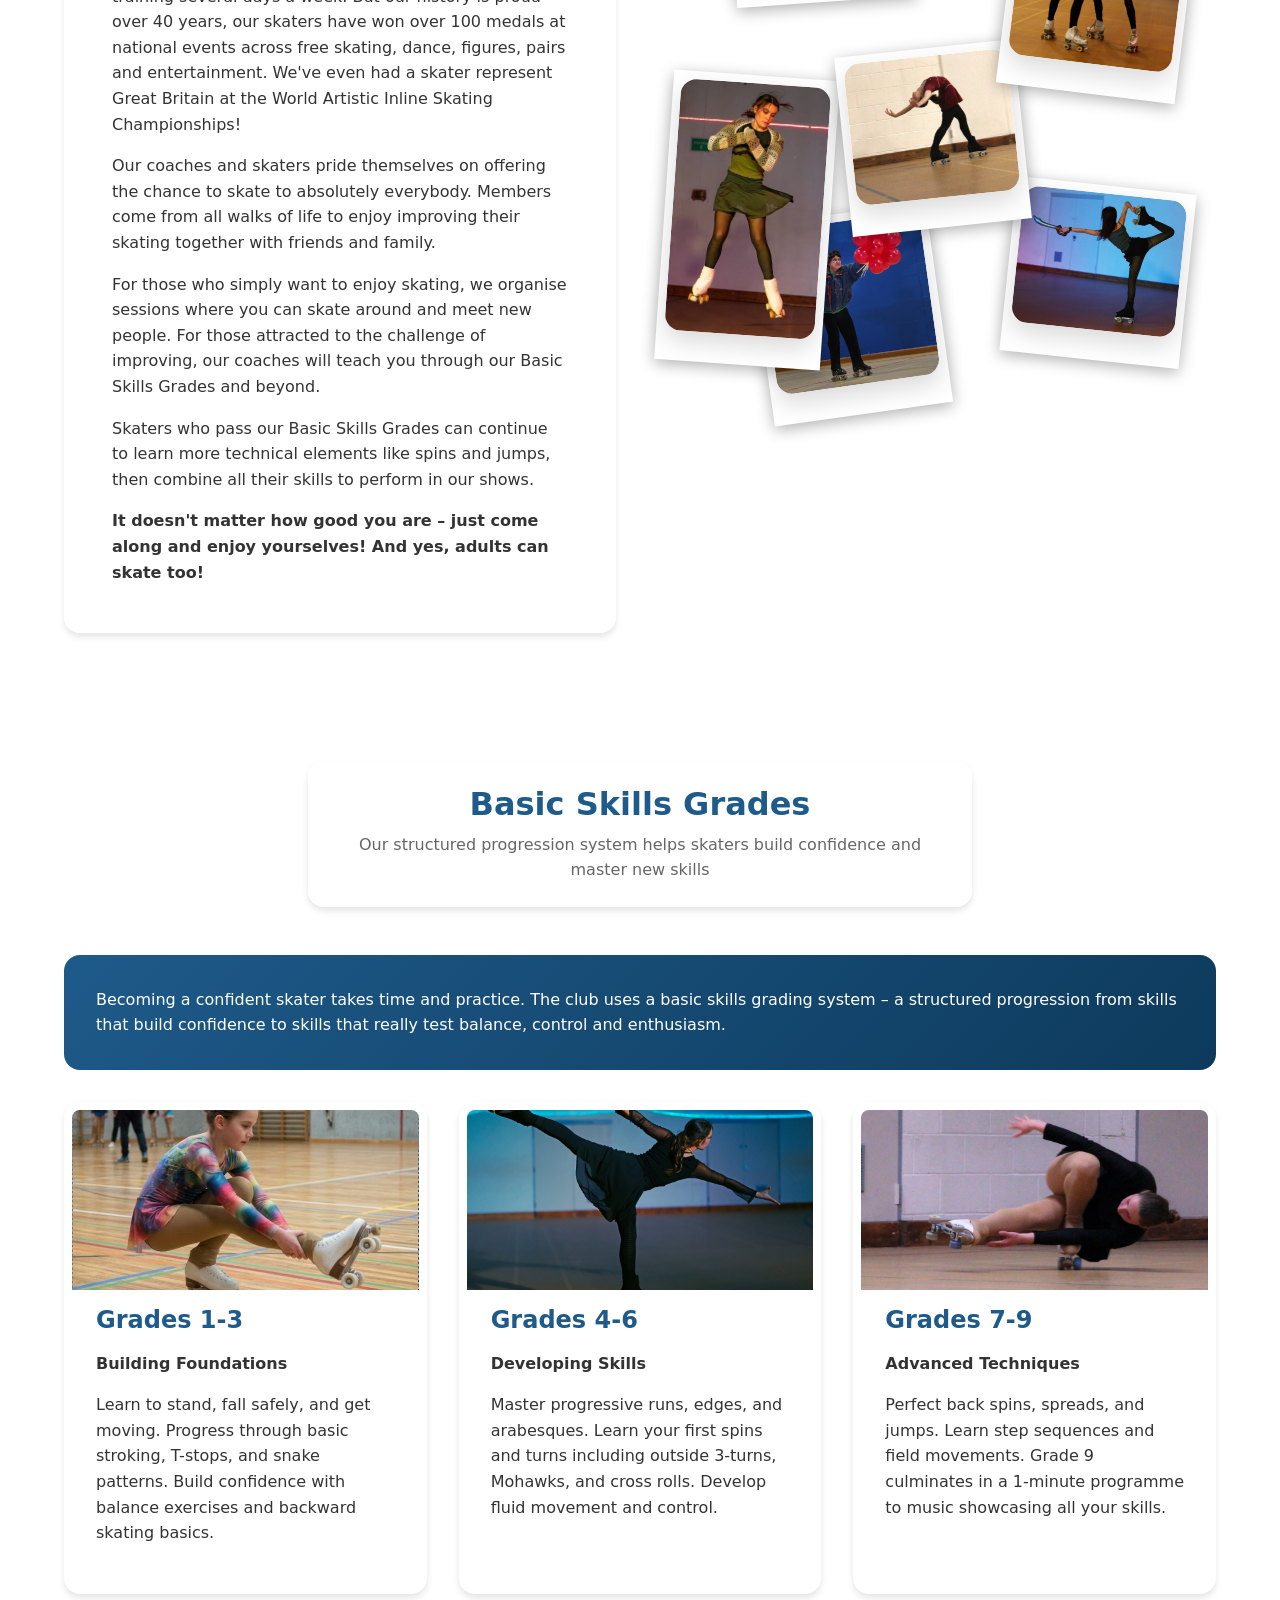
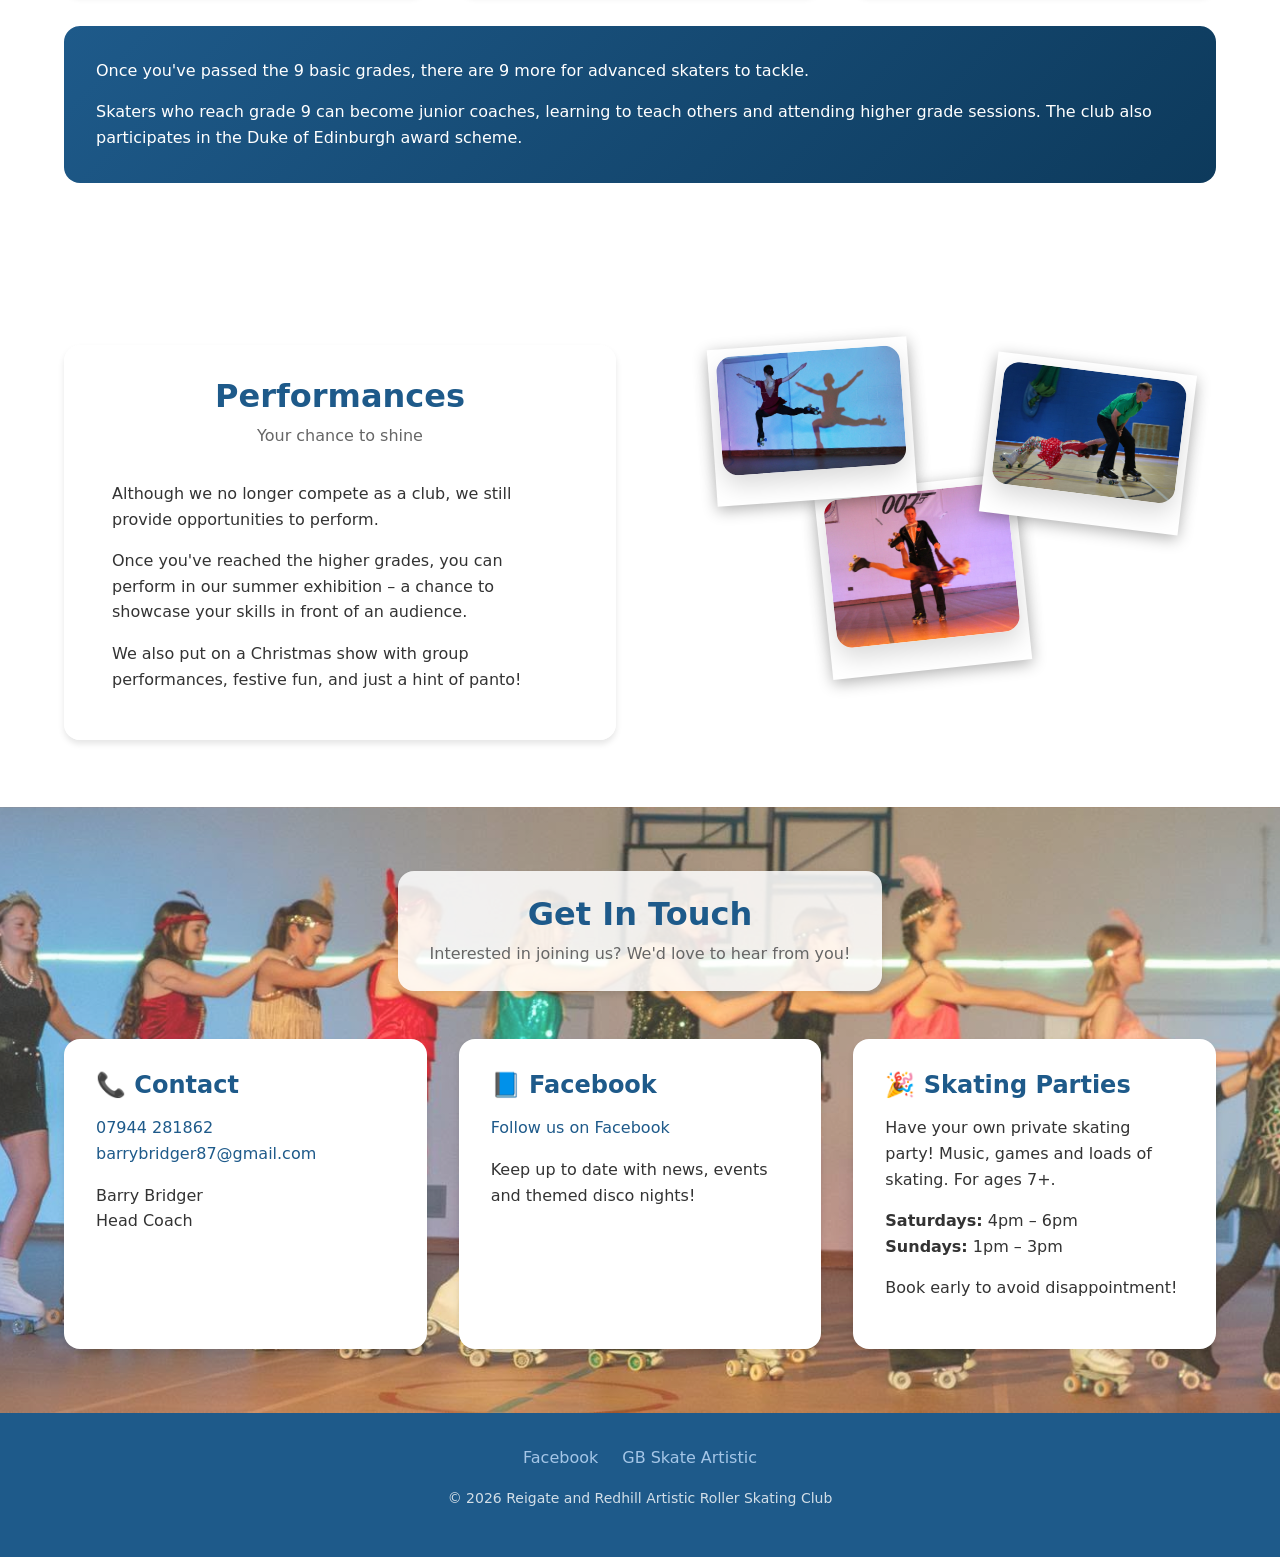
==== commit 6693c5ba: "more images" ====
--- a/docs/index.html
+++ b/docs/index.html
@@ -133,20 +133,30 @@
                     </div>
                 </div>
 
-                <div class="highlight-box" style="margin-top: var(--space-lg);">
-                    <h3>📱 Pre-Booking Required</h3>
-                    <p style="margin-bottom: 0;">We operate a pre-booking system and don't take cash at the door. To book any of our sessions or reserve skate hire, please text Barry with your email address. You'll receive booking and payment information – all bookings must be completed by 10pm on the Wednesday before the session.</p>
-                </div>
-
-                <div class="highlight-box" style="margin-top: var(--space-lg);">
-                    <h3>📍 Location</h3>
-                    <address class="location-address">
-                        The Hawthorns School Sports Hall<br>
-                        Pendell Court<br>
-                        Bletchingley<br>
-                        RH1 4QJ
-                    </address>
-                    <a href="https://maps.google.com/?q=The+Hawthorns+School,+Bletchingley,+RH1+4QJ" target="_blank" rel="noopener" class="map-link btn btn-secondary" style="margin-top: var(--space-md); border-color: white; color: white;">View on Google Maps</a>
+                <div class="highlight-box highlight-box-with-image" style="margin-top: var(--space-lg);">
+                    <div class="highlight-box-image">
+                        <img src="assets/show-ninja.jpg" alt="Skater in ninja costume">
+                    </div>
+                    <div class="highlight-box-content">
+                        <h3>📱 Pre-Booking Required</h3>
+                        <p style="margin-bottom: 0;">We operate a pre-booking system and don't take cash at the door. To book any of our sessions or reserve skate hire, please text Barry with your email address. You'll receive booking and payment information – all bookings must be completed by 10pm on the Wednesday before the session.</p>
+                    </div>
+                </div>
+
+                <div class="highlight-box highlight-box-with-image" style="margin-top: var(--space-lg);">
+                    <div class="highlight-box-content">
+                        <h3>📍 Location</h3>
+                        <address class="location-address">
+                            The Hawthorns School Sports Hall<br>
+                            Pendell Court<br>
+                            Bletchingley<br>
+                            RH1 4QJ
+                        </address>
+                        <a href="https://maps.google.com/?q=The+Hawthorns+School,+Bletchingley,+RH1+4QJ" target="_blank" rel="noopener" class="map-link btn btn-secondary" style="margin-top: var(--space-md); border-color: white; color: white;">View on Google Maps</a>
+                    </div>
+                    <div class="highlight-box-image">
+                        <img src="assets/map-reading.jpg" alt="Reading a map">
+                    </div>
                 </div>
             </div>
         </section>
@@ -175,7 +185,7 @@
                             <p><strong>It doesn't matter how good you are – just come along and enjoy yourselves! And yes, adults can skate too!</strong></p>
                         </div>
                     </div>
-                    <div class="about-image photo-pile">
+                    <div class="about-image photo-pile photo-pile-large">
                         <div class="fun-photo pile-1">
                             <img src="assets/club.jpg" alt="RRARSC club members">
                         </div>
@@ -184,6 +194,15 @@
                         </div>
                         <div class="fun-photo pile-3">
                             <img src="assets/performance-layback2.jpg" alt="A skater performing a layback">
+                        </div>
+                        <div class="fun-photo pile-4">
+                            <img src="assets/performance-jump2.jpg" alt="Skater performing a jump">
+                        </div>
+                        <div class="fun-photo pile-5">
+                            <img src="assets/show-barry-balloons.jpg" alt="Barry with balloons">
+                        </div>
+                        <div class="fun-photo pile-6">
+                            <img src="assets/show-cross-grab-spiral-pirate.jpg" alt="Skater in pirate costume performing spiral">
                         </div>
                     </div>
                 </div>
@@ -272,7 +291,7 @@
         </section>
 
         <!-- Contact Section -->
-        <section id="contact" class="contact" style="background-image: linear-gradient(rgba(255,245,238,0.2), rgba(255,245,238,0.2)), url('assets/show-group3.jpg');">
+        <section id="contact" class="contact" style="background-image: linear-gradient(rgba(255,245,238,0.2), rgba(255,245,238,0.2)), url('assets/show-group3.jpg'); background-attachment: scroll;">
             <div class="container">
                 <div class="section-header section-header-boxed">
                     <h2>Get In Touch</h2>
--- a/docs/styles.css
+++ b/docs/styles.css
@@ -907,29 +907,50 @@
 
 .photo-pile .fun-photo {
     position: absolute;
-    max-width: 240px;
+    max-width: 200px;
     transition: transform 0.3s ease, z-index 0.1s;
 }
 
 .photo-pile .pile-1 {
     transform: rotate(-4deg);
+    z-index: 6;
+    top: 0%;
+    right: 55%;
+}
+
+.photo-pile .pile-2 {
+    transform: rotate(7deg);
+    z-index: 5;
+    top: 5%;
+    right: 5%;
+}
+
+.photo-pile .pile-3 {
+    transform: rotate(-6deg);
+    z-index: 4;
+    top: 35%;
+    right: 35%;
+}
+
+.photo-pile .pile-4 {
+    transform: rotate(4deg);
     z-index: 3;
-    top: 10%;
-    right: 15%;
-}
-
-.photo-pile .pile-2 {
+    top: 40%;
+    right: 70%;
+}
+
+.photo-pile .pile-5 {
+    transform: rotate(-8deg);
+    z-index: 2;
+    top: 65%;
+    right: 50%;
+}
+
+.photo-pile .pile-6 {
     transform: rotate(6deg);
-    z-index: 2;
-    top: 25%;
+    z-index: 1;
+    top: 60%;
     right: 5%;
-}
-
-.photo-pile .pile-3 {
-    transform: rotate(-8deg);
-    z-index: 1;
-    top: 40%;
-    right: 20%;
 }
 
 .photo-pile .fun-photo:hover {
@@ -937,33 +958,66 @@
     transform: rotate(0deg) scale(1.05);
 }
 
+/* Large photo pile for About section */
+.photo-pile-large {
+    min-height: 550px;
+}
+
+.photo-pile-large .fun-photo {
+    max-width: 180px;
+}
+
 @media (max-width: 768px) {
     .about-image .fun-photo {
         max-width: 250px;
     }
     
     .photo-pile {
-        min-height: 350px;
+        min-height: 300px;
         margin-top: 2rem;
     }
     
     .photo-pile .fun-photo {
-        max-width: 180px;
+        max-width: 140px;
+        padding: 5px 5px 20px 5px;
     }
     
     .photo-pile .pile-1 {
         top: 0;
-        right: 10%;
+        right: 55%;
     }
     
     .photo-pile .pile-2 {
-        top: 20%;
-        right: 0;
+        top: 0;
+        right: 5%;
     }
     
     .photo-pile .pile-3 {
-        top: 40%;
-        right: 15%;
+        top: 35%;
+        right: 35%;
+    }
+    
+    .photo-pile .pile-4 {
+        top: 35%;
+        right: 70%;
+    }
+    
+    .photo-pile .pile-5 {
+        top: 65%;
+        right: 50%;
+    }
+    
+    .photo-pile .pile-6 {
+        top: 60%;
+        right: 5%;
+    }
+    
+    .photo-pile-large {
+        min-height: 380px;
+    }
+    
+    .photo-pile-large .fun-photo {
+        max-width: 130px;
     }
     
     .card-photo {
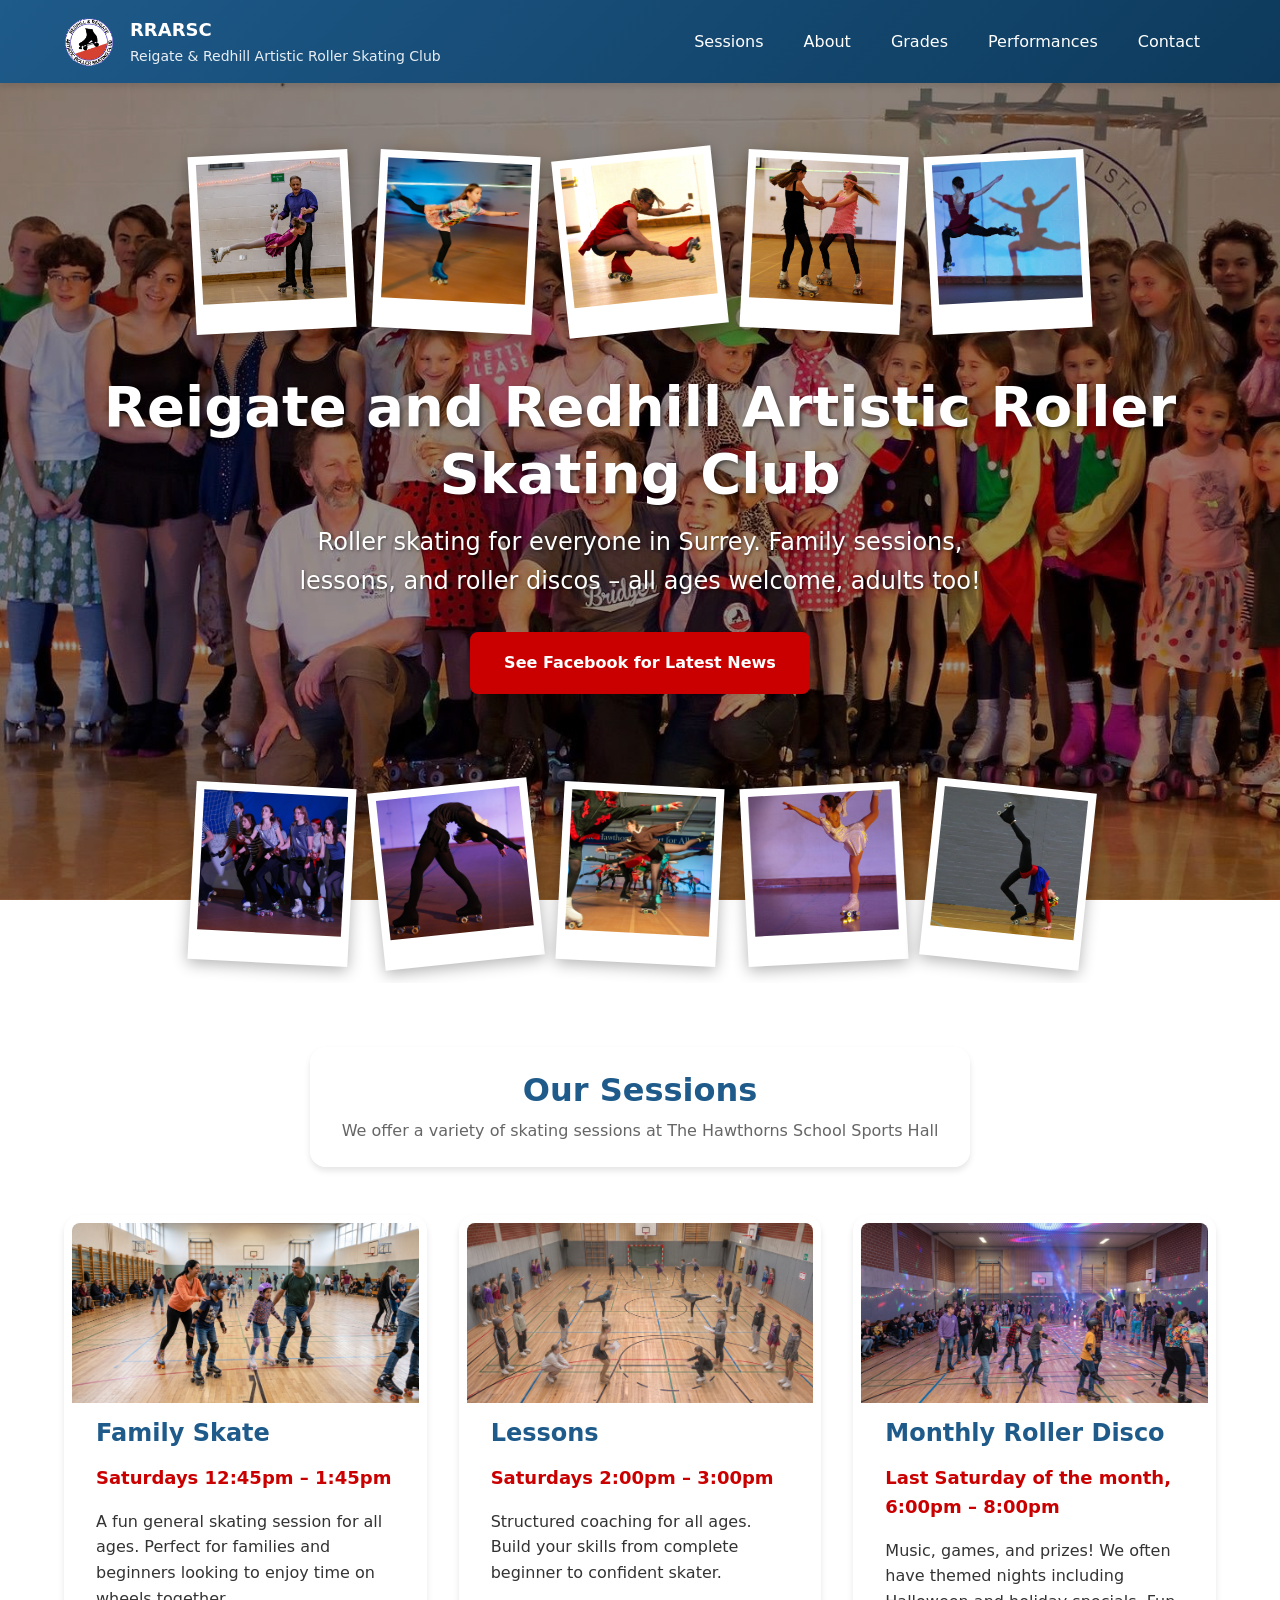
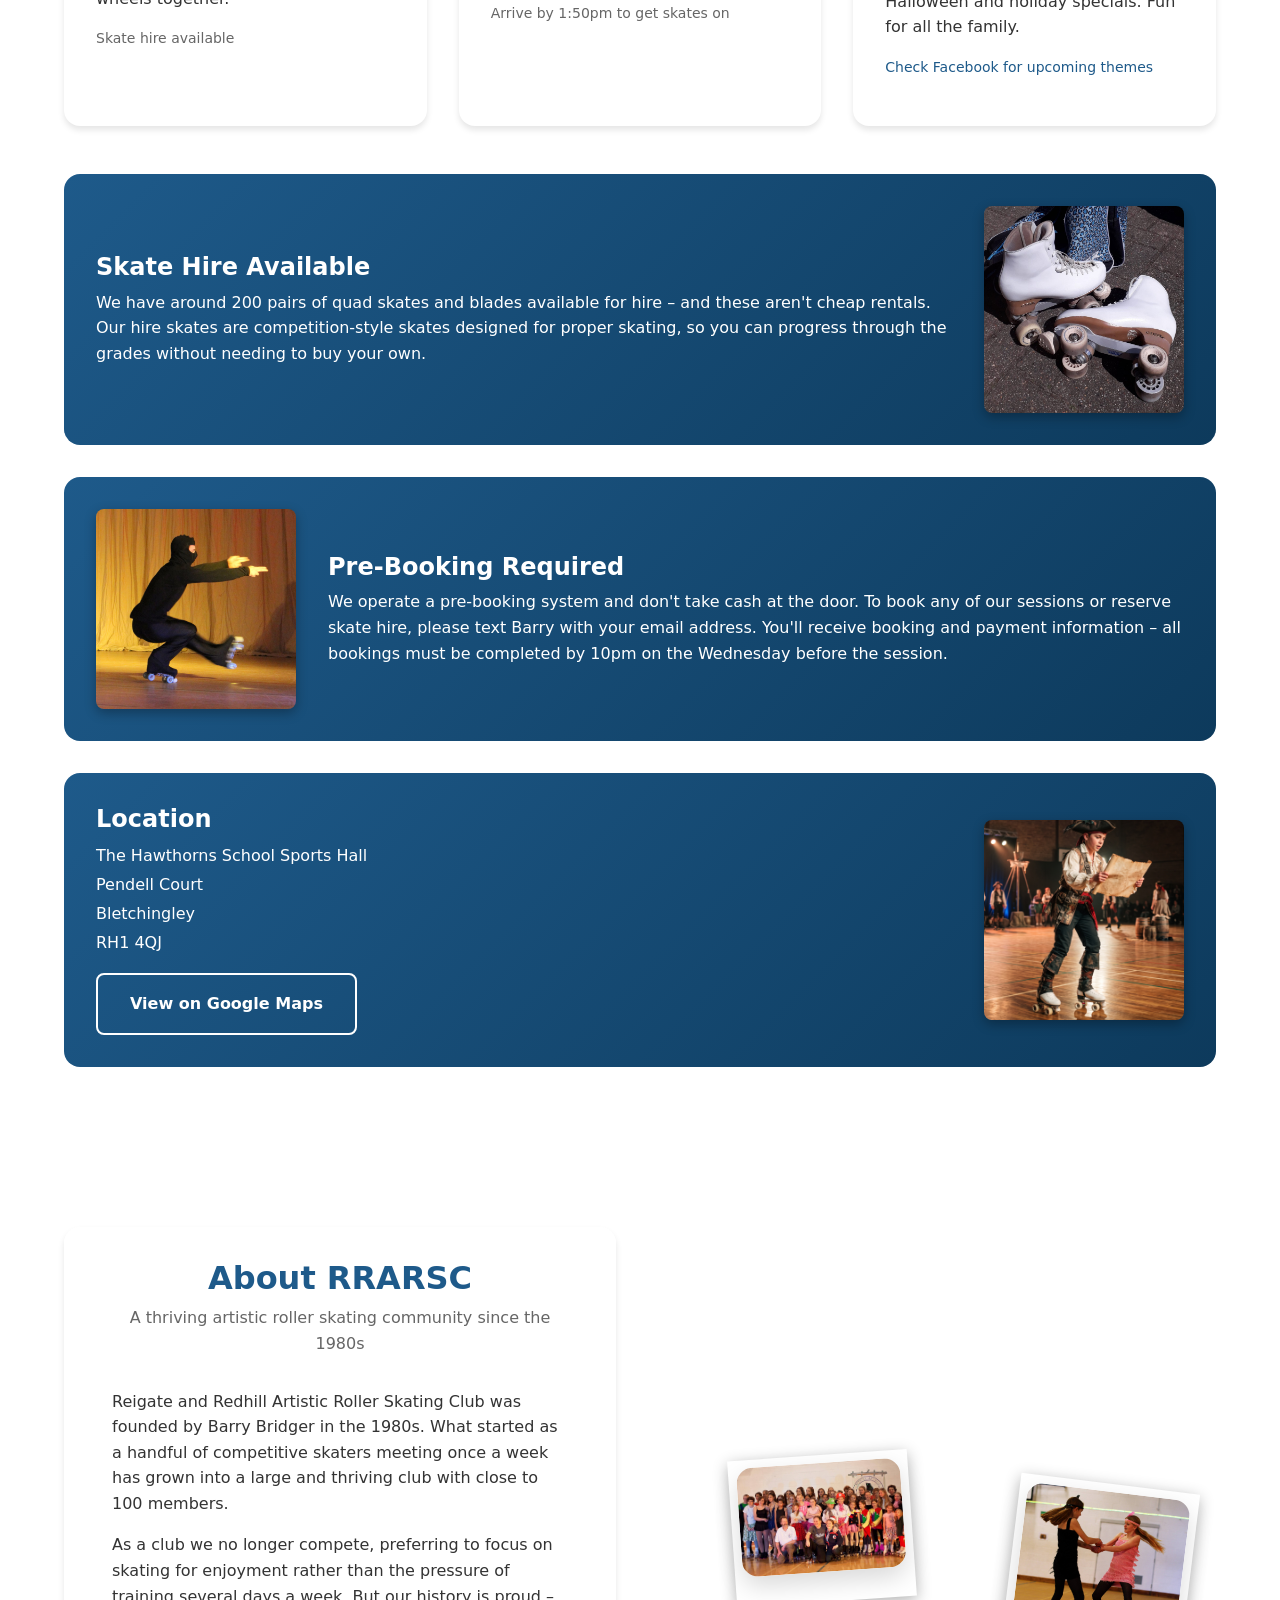
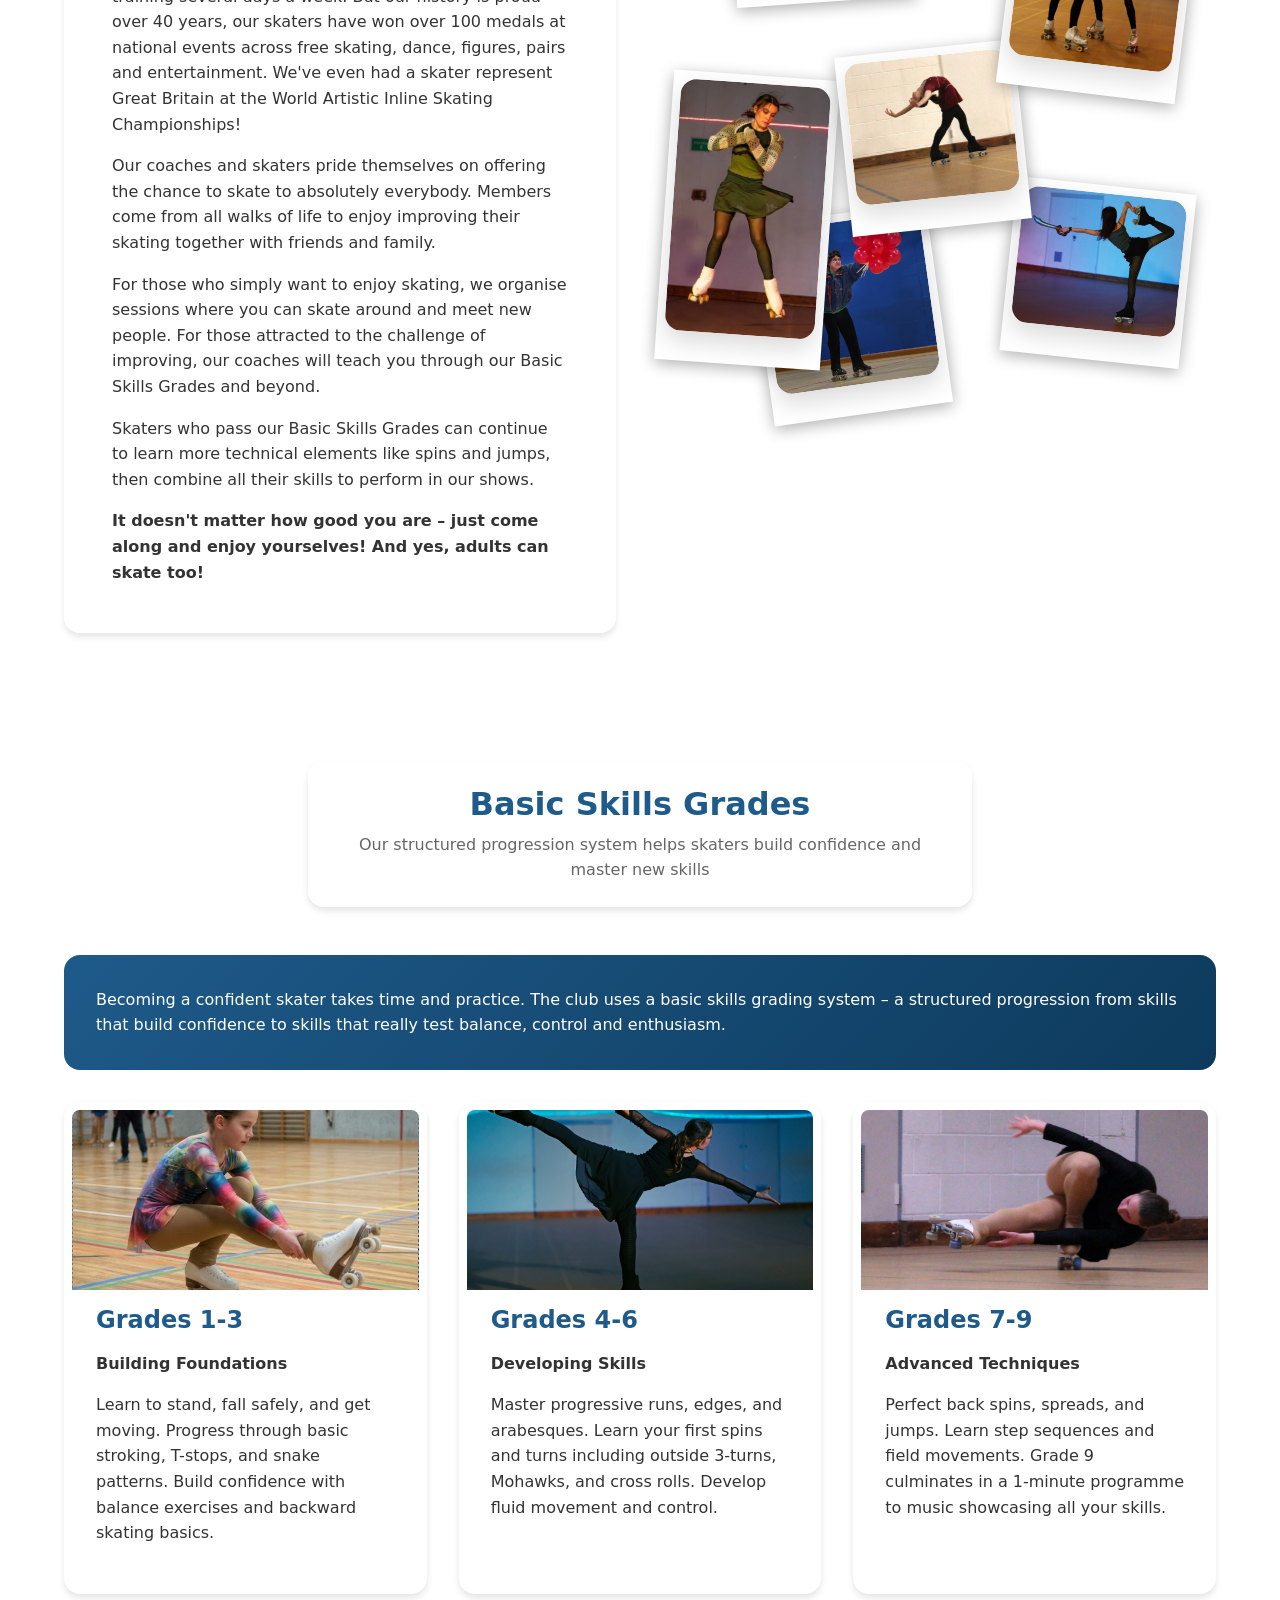
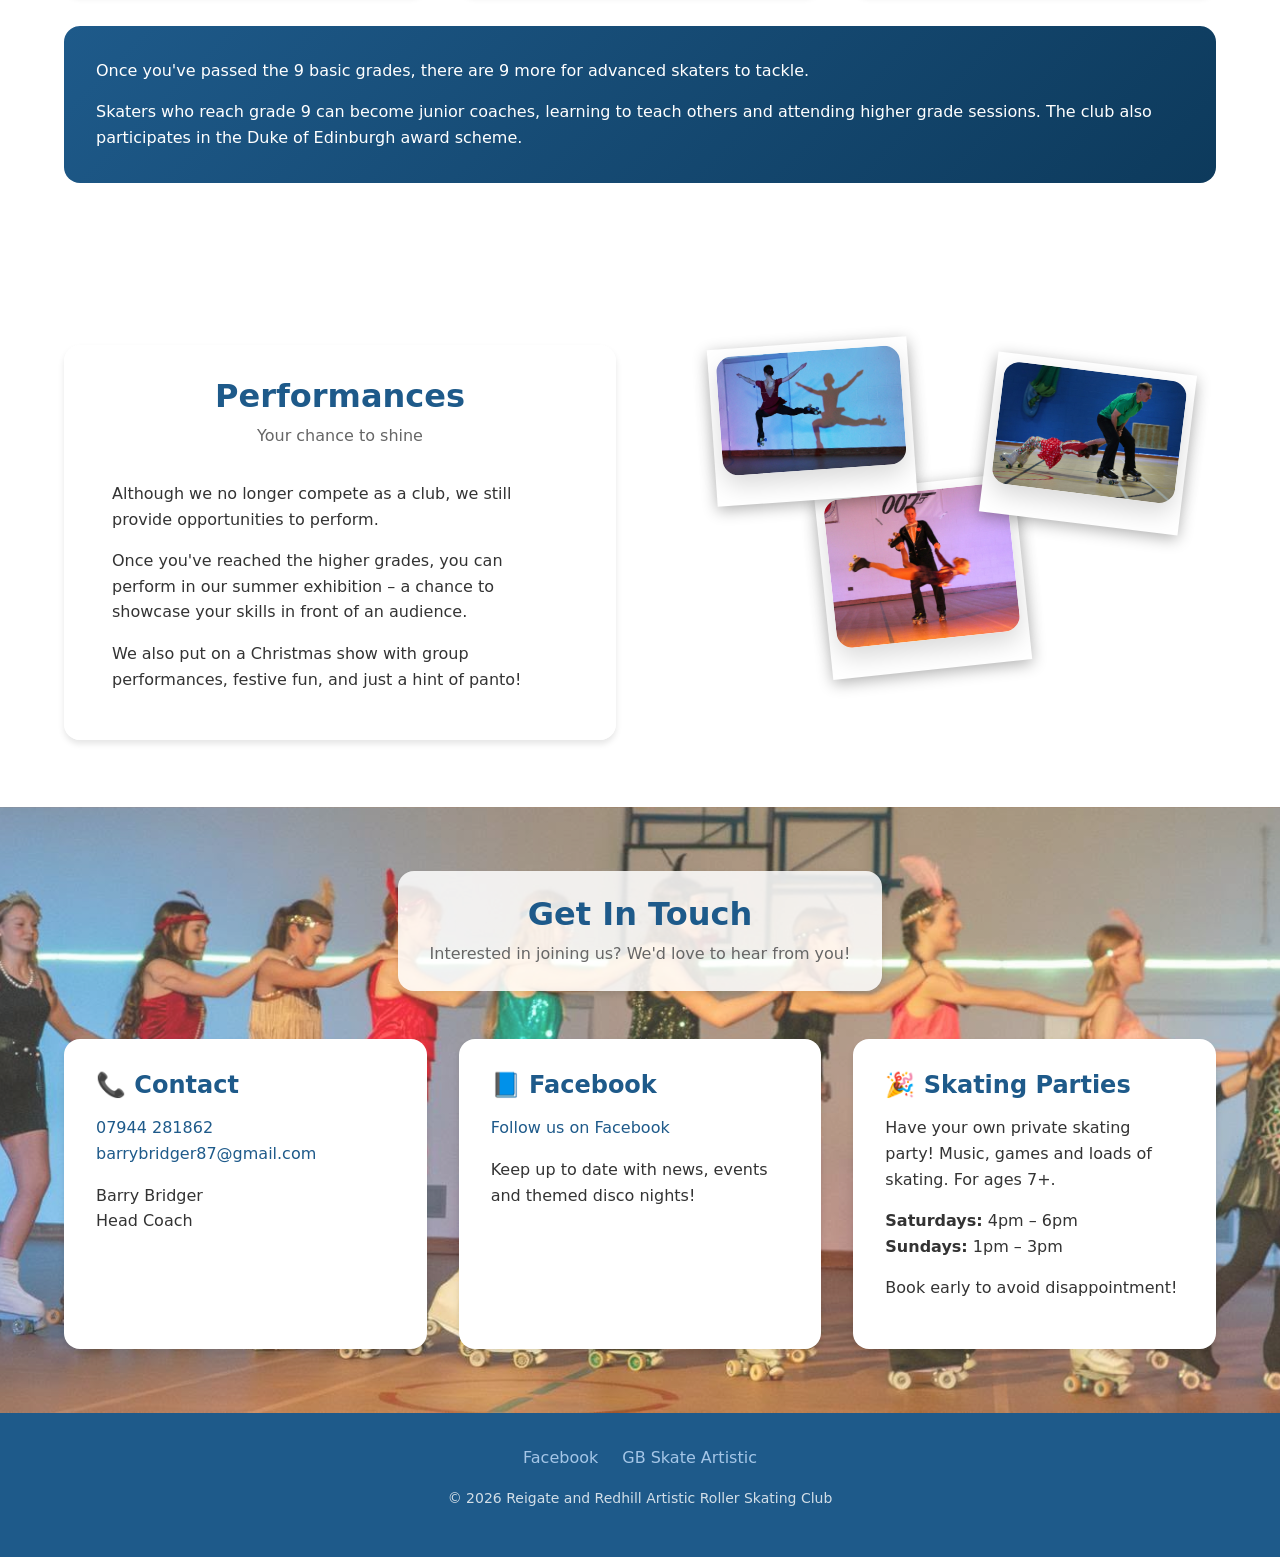
==== commit 47d5a744: "lose some icons" ====
--- a/docs/index.html
+++ b/docs/index.html
@@ -125,7 +125,7 @@
 
                 <div class="highlight-box highlight-box-with-image" style="margin-top: var(--space-2xl);">
                     <div class="highlight-box-content">
-                        <h3>🛼 Skate Hire Available</h3>
+                        <h3>Skate Hire Available</h3>
                         <p style="margin-bottom: 0;">We have around 200 pairs of quad skates and blades available for hire – and these aren't cheap rentals. Our hire skates are competition-style skates designed for proper skating, so you can progress through the grades without needing to buy your own.</p>
                     </div>
                     <div class="highlight-box-image">
@@ -138,14 +138,14 @@
                         <img src="assets/show-ninja.jpg" alt="Skater in ninja costume">
                     </div>
                     <div class="highlight-box-content">
-                        <h3>📱 Pre-Booking Required</h3>
+                        <h3>Pre-Booking Required</h3>
                         <p style="margin-bottom: 0;">We operate a pre-booking system and don't take cash at the door. To book any of our sessions or reserve skate hire, please text Barry with your email address. You'll receive booking and payment information – all bookings must be completed by 10pm on the Wednesday before the session.</p>
                     </div>
                 </div>
 
                 <div class="highlight-box highlight-box-with-image" style="margin-top: var(--space-lg);">
                     <div class="highlight-box-content">
-                        <h3>📍 Location</h3>
+                        <h3>Location</h3>
                         <address class="location-address">
                             The Hawthorns School Sports Hall<br>
                             Pendell Court<br>
@@ -346,6 +346,16 @@
             this.setAttribute('aria-expanded', !expanded);
             menu.classList.toggle('active');
         });
+
+        // Close menu when a nav link is clicked
+        document.querySelectorAll('.nav-menu a').forEach(function(link) {
+            link.addEventListener('click', function() {
+                const menu = document.querySelector('.nav-menu');
+                const toggle = document.querySelector('.menu-toggle');
+                menu.classList.remove('active');
+                toggle.setAttribute('aria-expanded', 'false');
+            });
+        });
     </script>
 </body>
 </html>
--- a/docs/styles.css
+++ b/docs/styles.css
@@ -557,6 +557,7 @@
     /* Mobile navigation */
     .menu-toggle {
         display: block;
+        margin-left: auto;
     }
     
     .nav-menu {
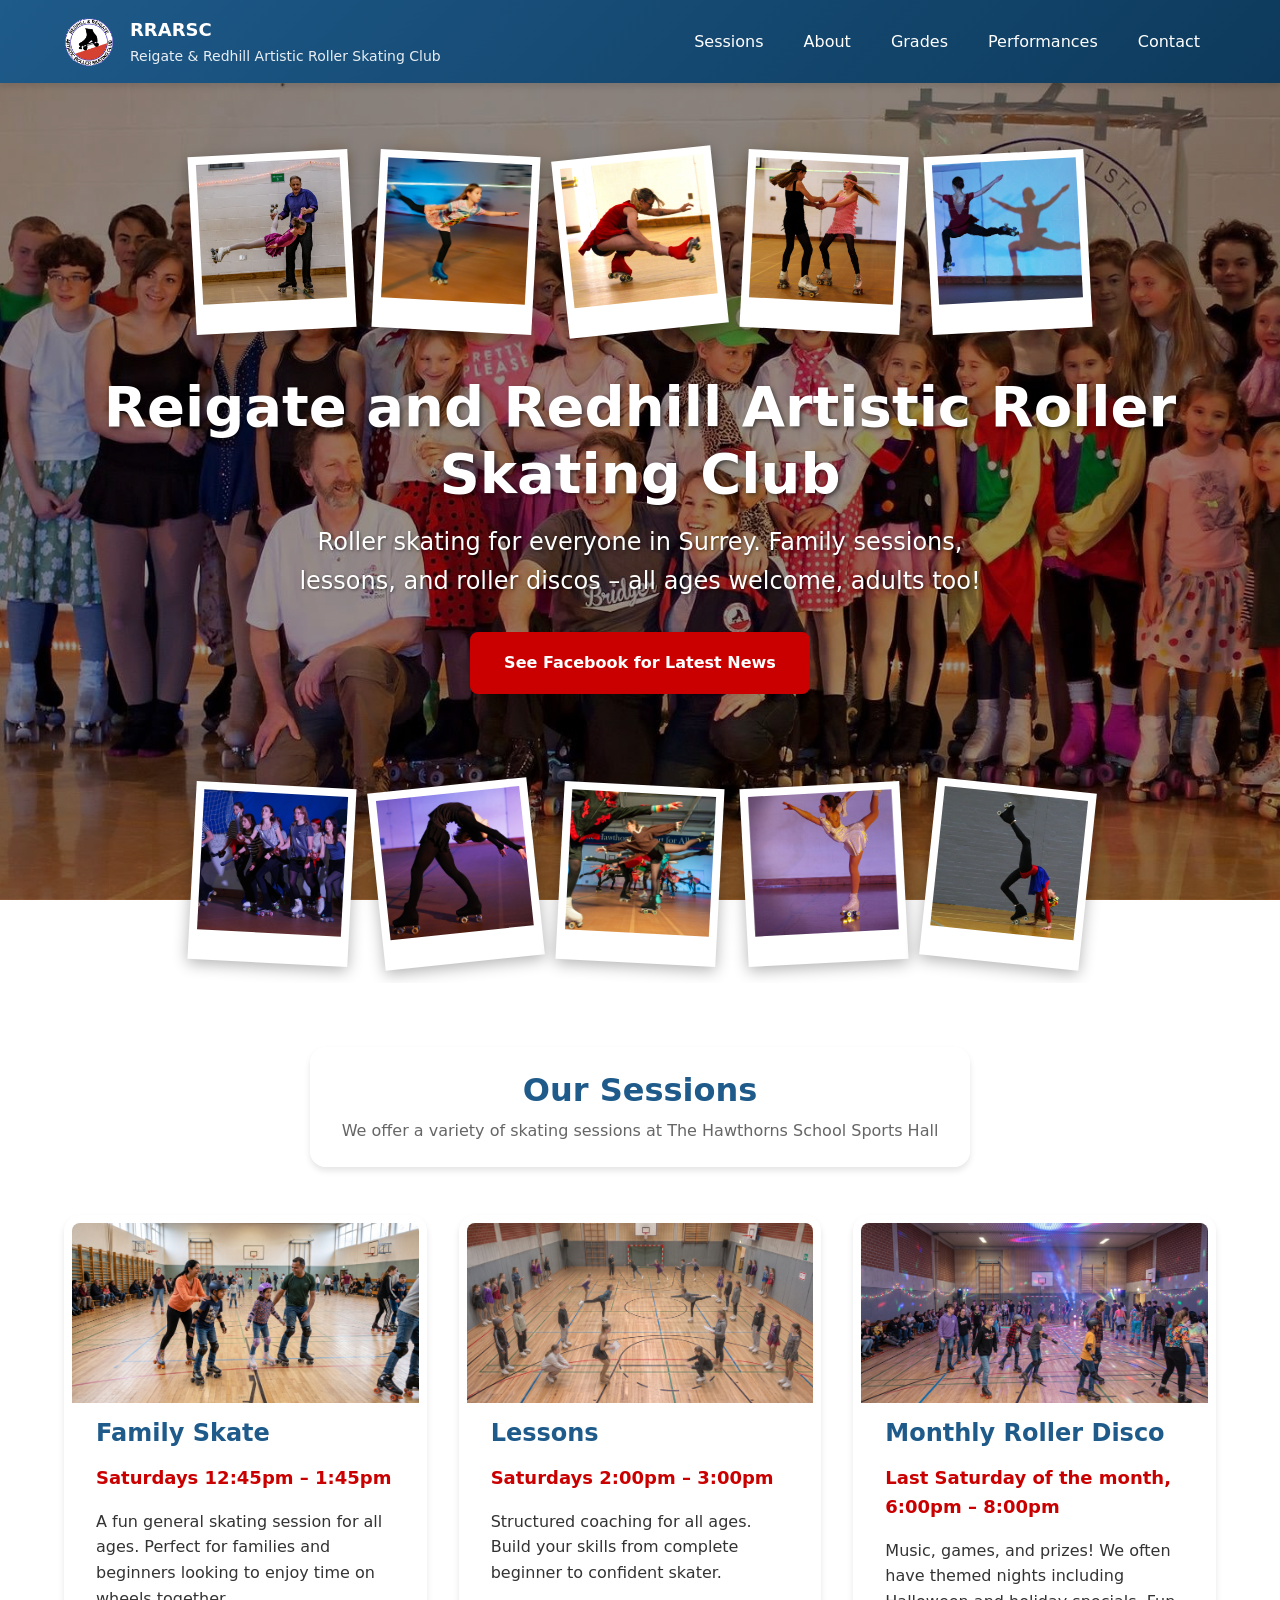
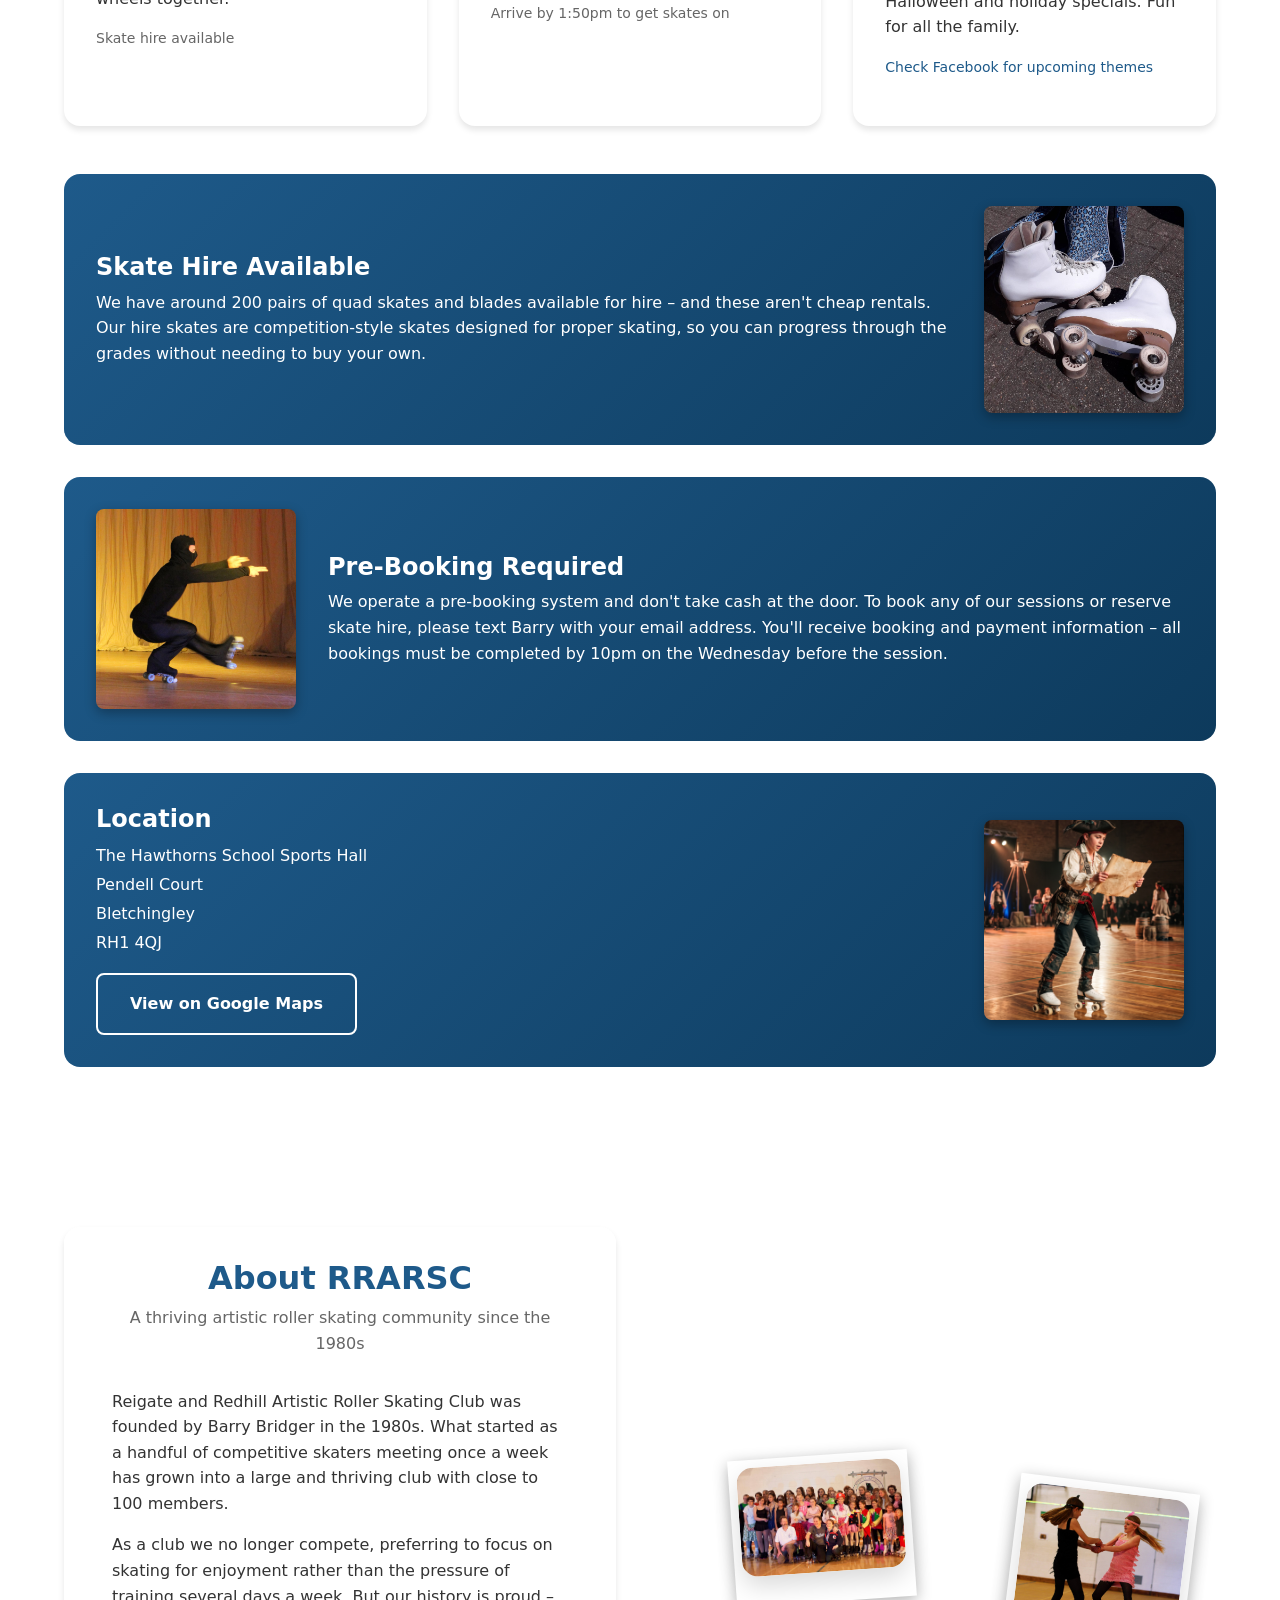
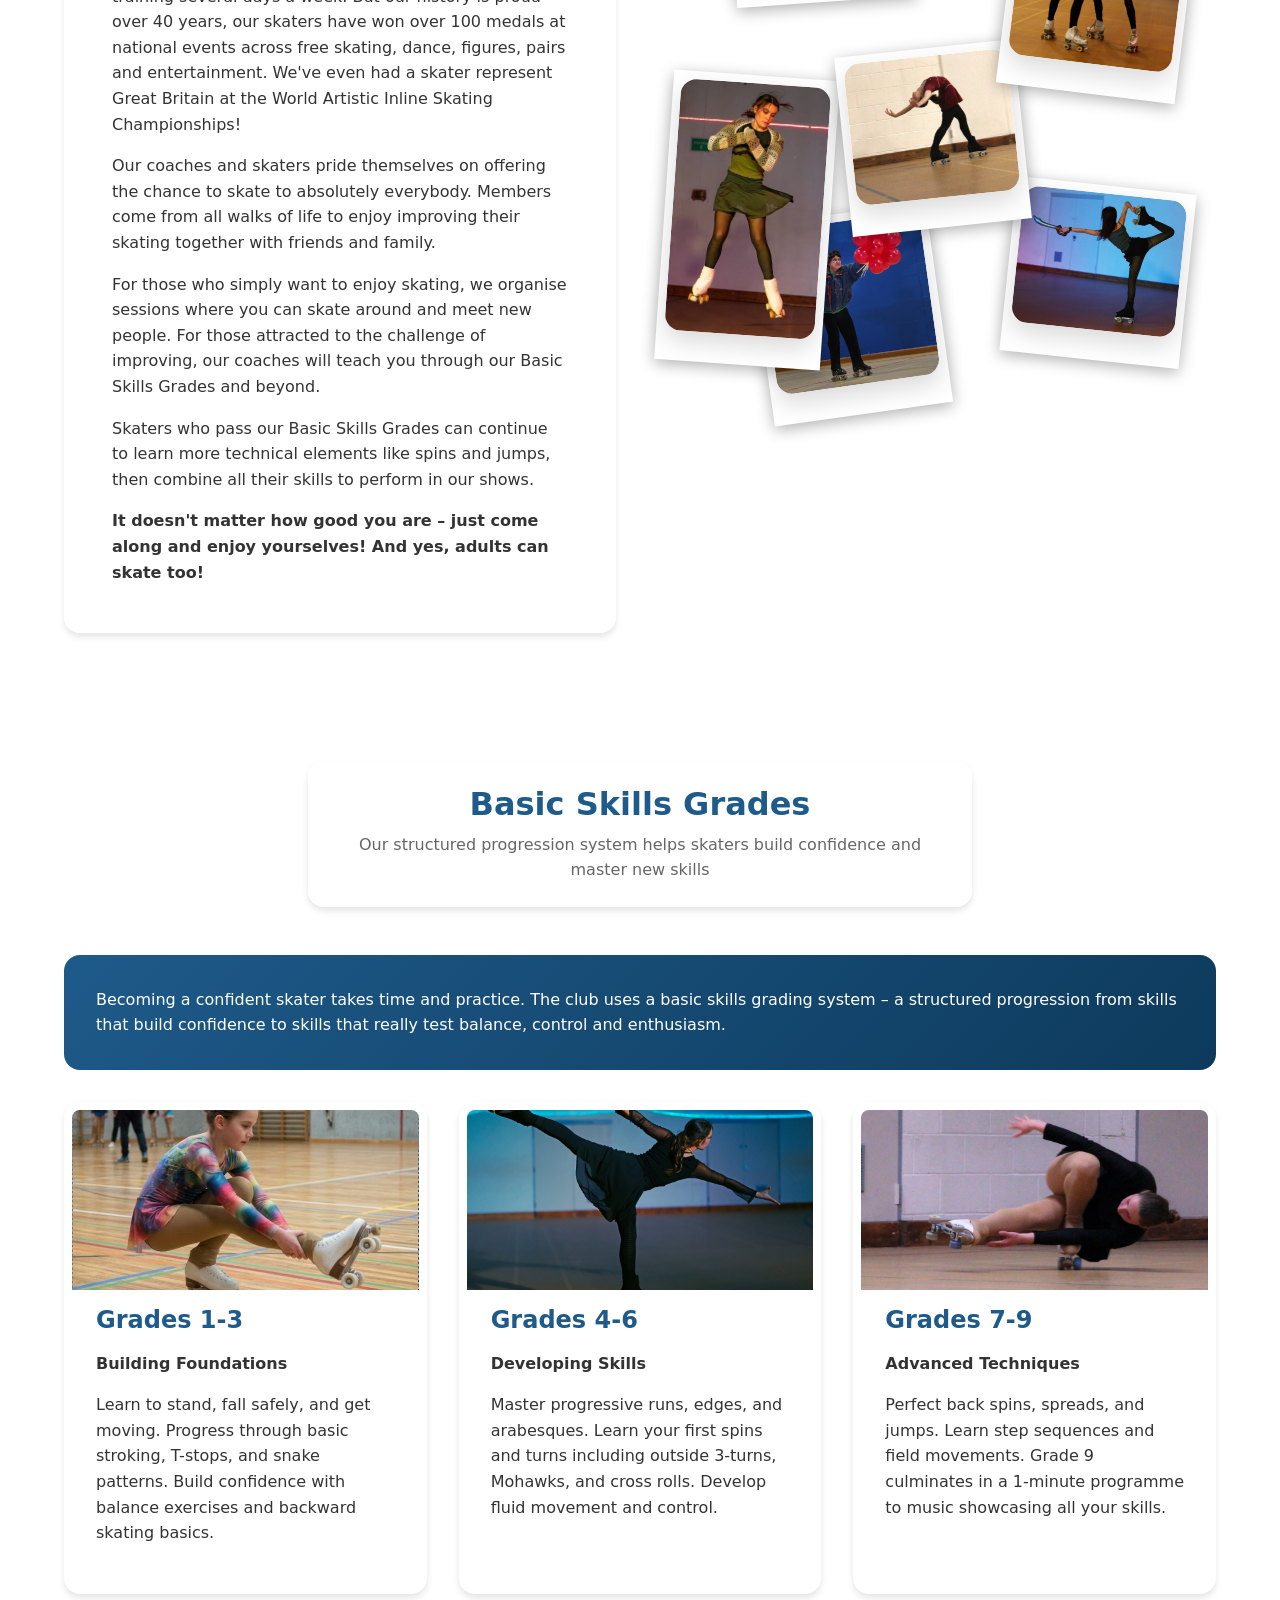
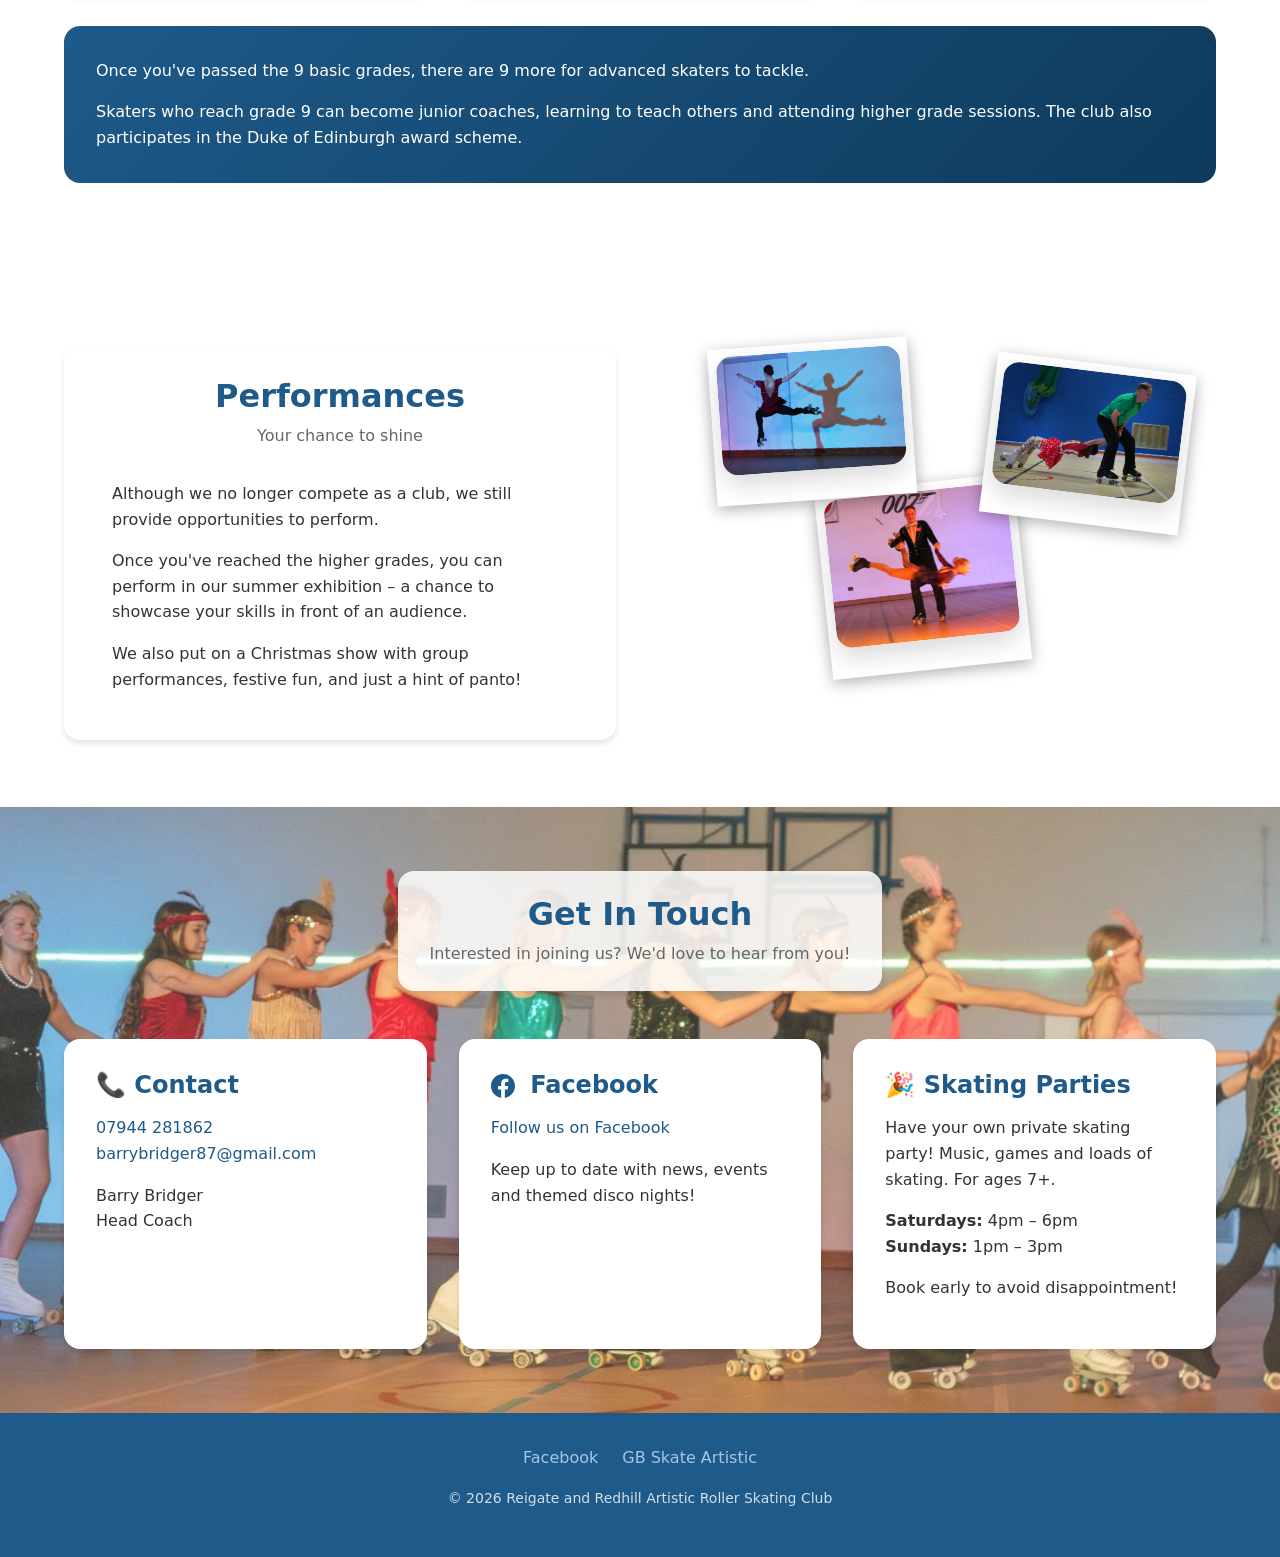
==== commit c1d82392: "fix facebook icon" ====
--- a/docs/index.html
+++ b/docs/index.html
@@ -309,7 +309,7 @@
                     </article>
 
                     <article class="card">
-                        <h3>📘 Facebook</h3>
+                        <h3><svg xmlns="http://www.w3.org/2000/svg" width="24" height="24" viewBox="0 0 24 24" fill="currentColor" style="vertical-align: middle; margin-right: 0.3em;"><path d="M24 12.073c0-6.627-5.373-12-12-12s-12 5.373-12 12c0 5.99 4.388 10.954 10.125 11.854v-8.385H7.078v-3.47h3.047V9.43c0-3.007 1.792-4.669 4.533-4.669 1.312 0 2.686.235 2.686.235v2.953H15.83c-1.491 0-1.956.925-1.956 1.874v2.25h3.328l-.532 3.47h-2.796v8.385C19.612 23.027 24 18.062 24 12.073z"/></svg> Facebook</h3>
                         <p><a href="https://www.facebook.com/Reigate-and-Redhill-Roller-Skating-Club-135214560148057" target="_blank" rel="noopener">Follow us on Facebook</a></p>
                         <p>Keep up to date with news, events and themed disco nights!</p>
                     </article>
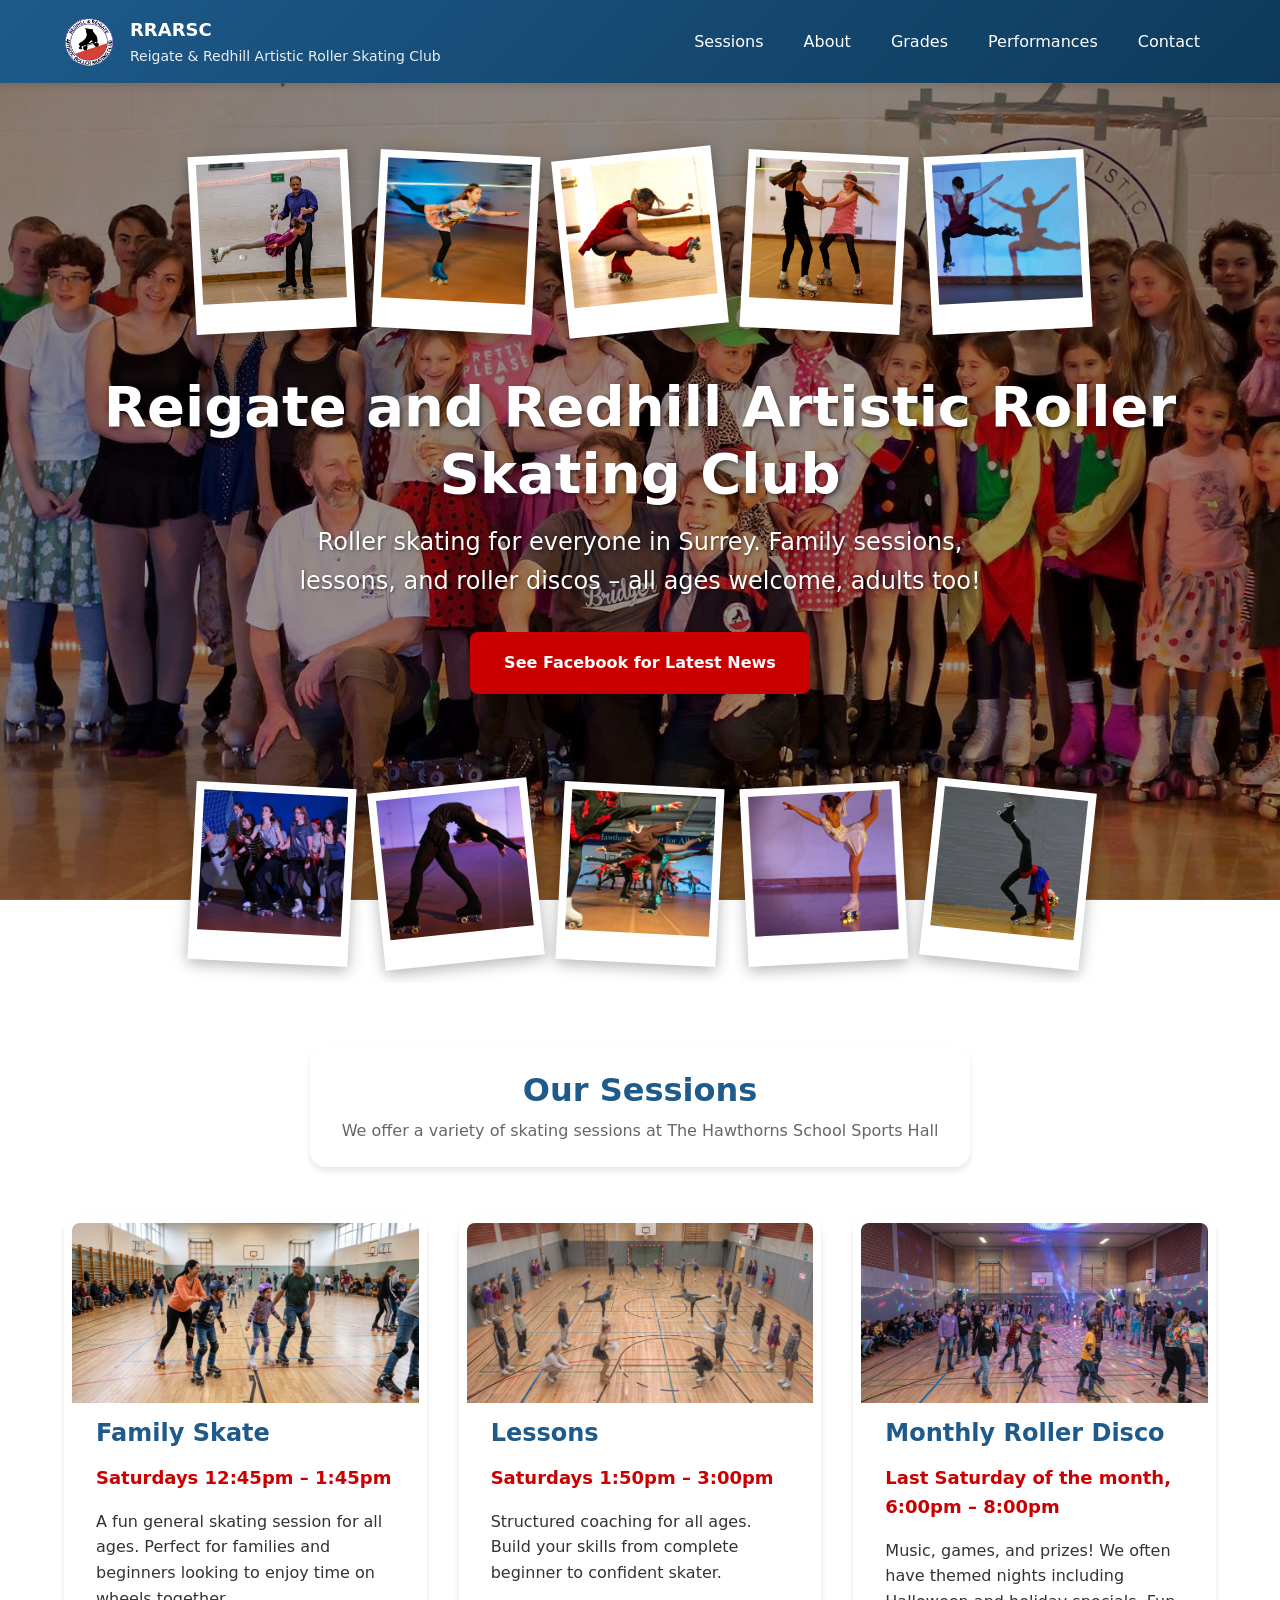
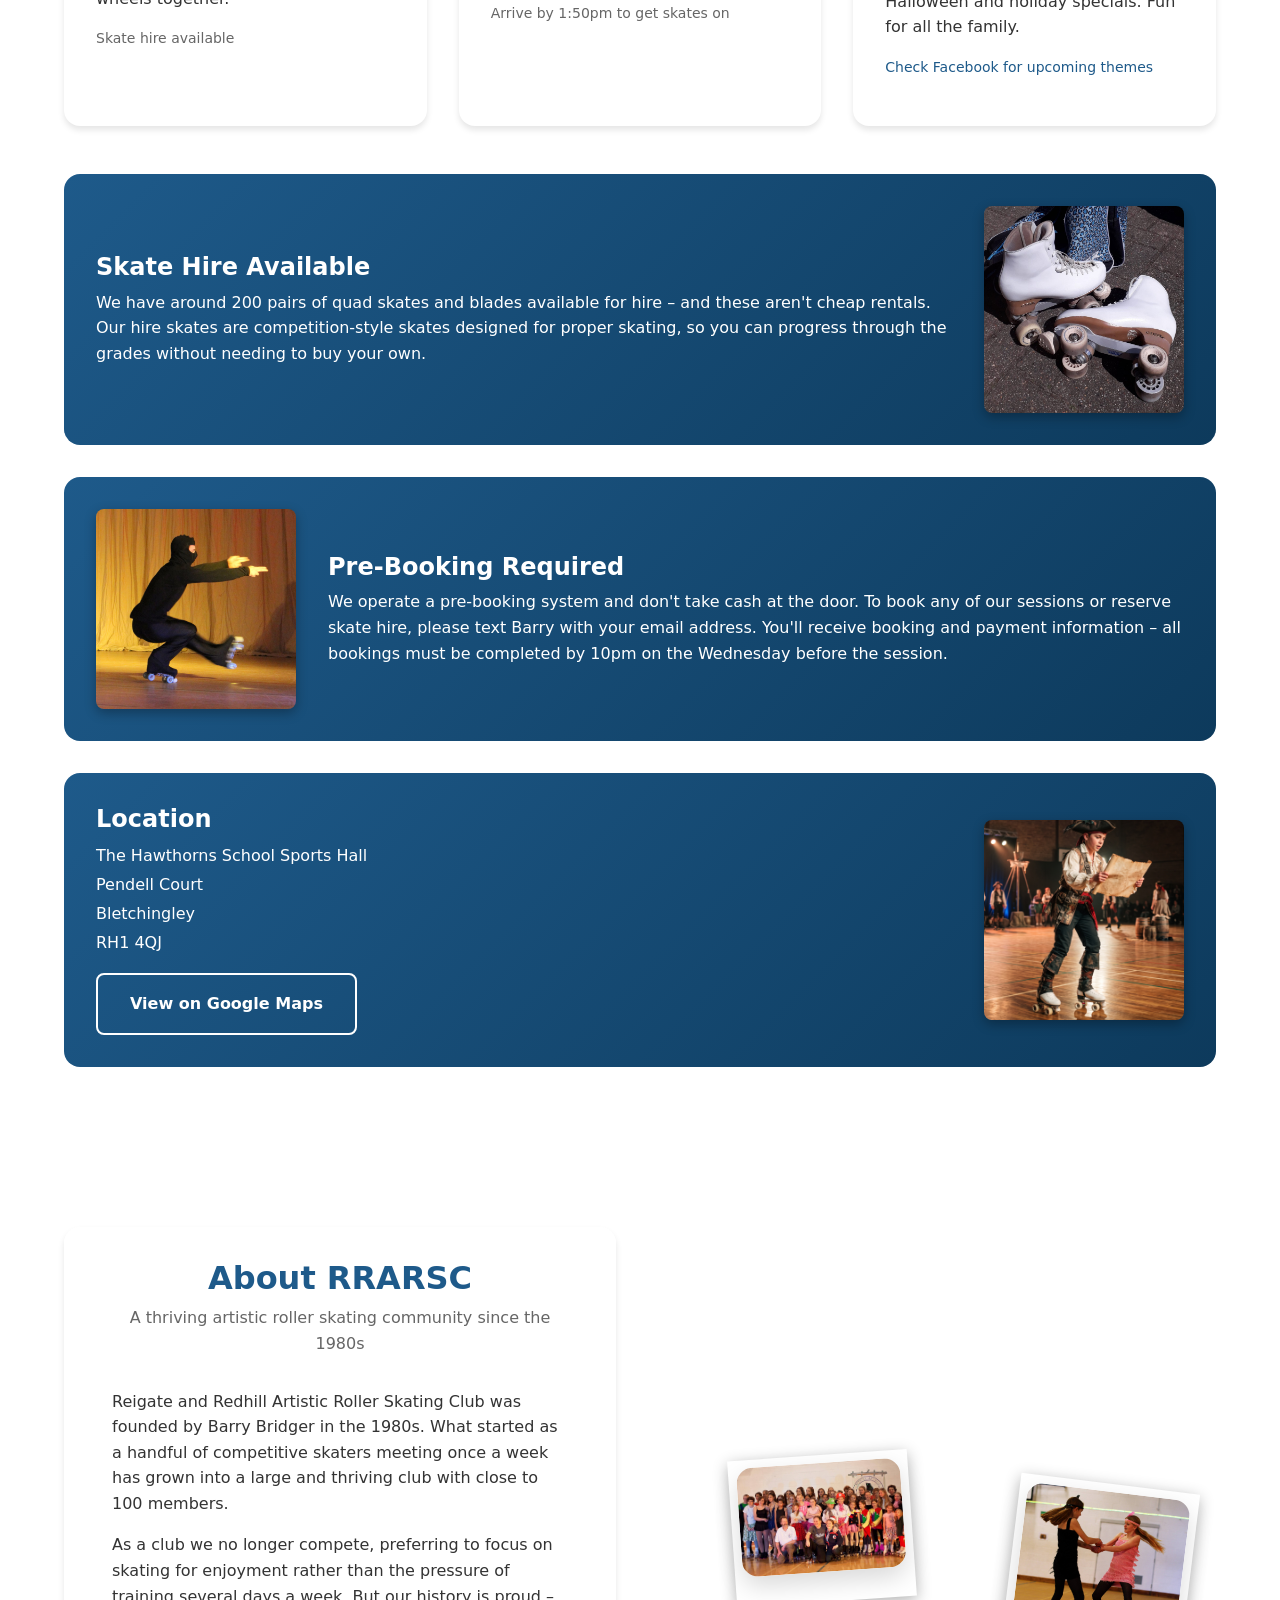
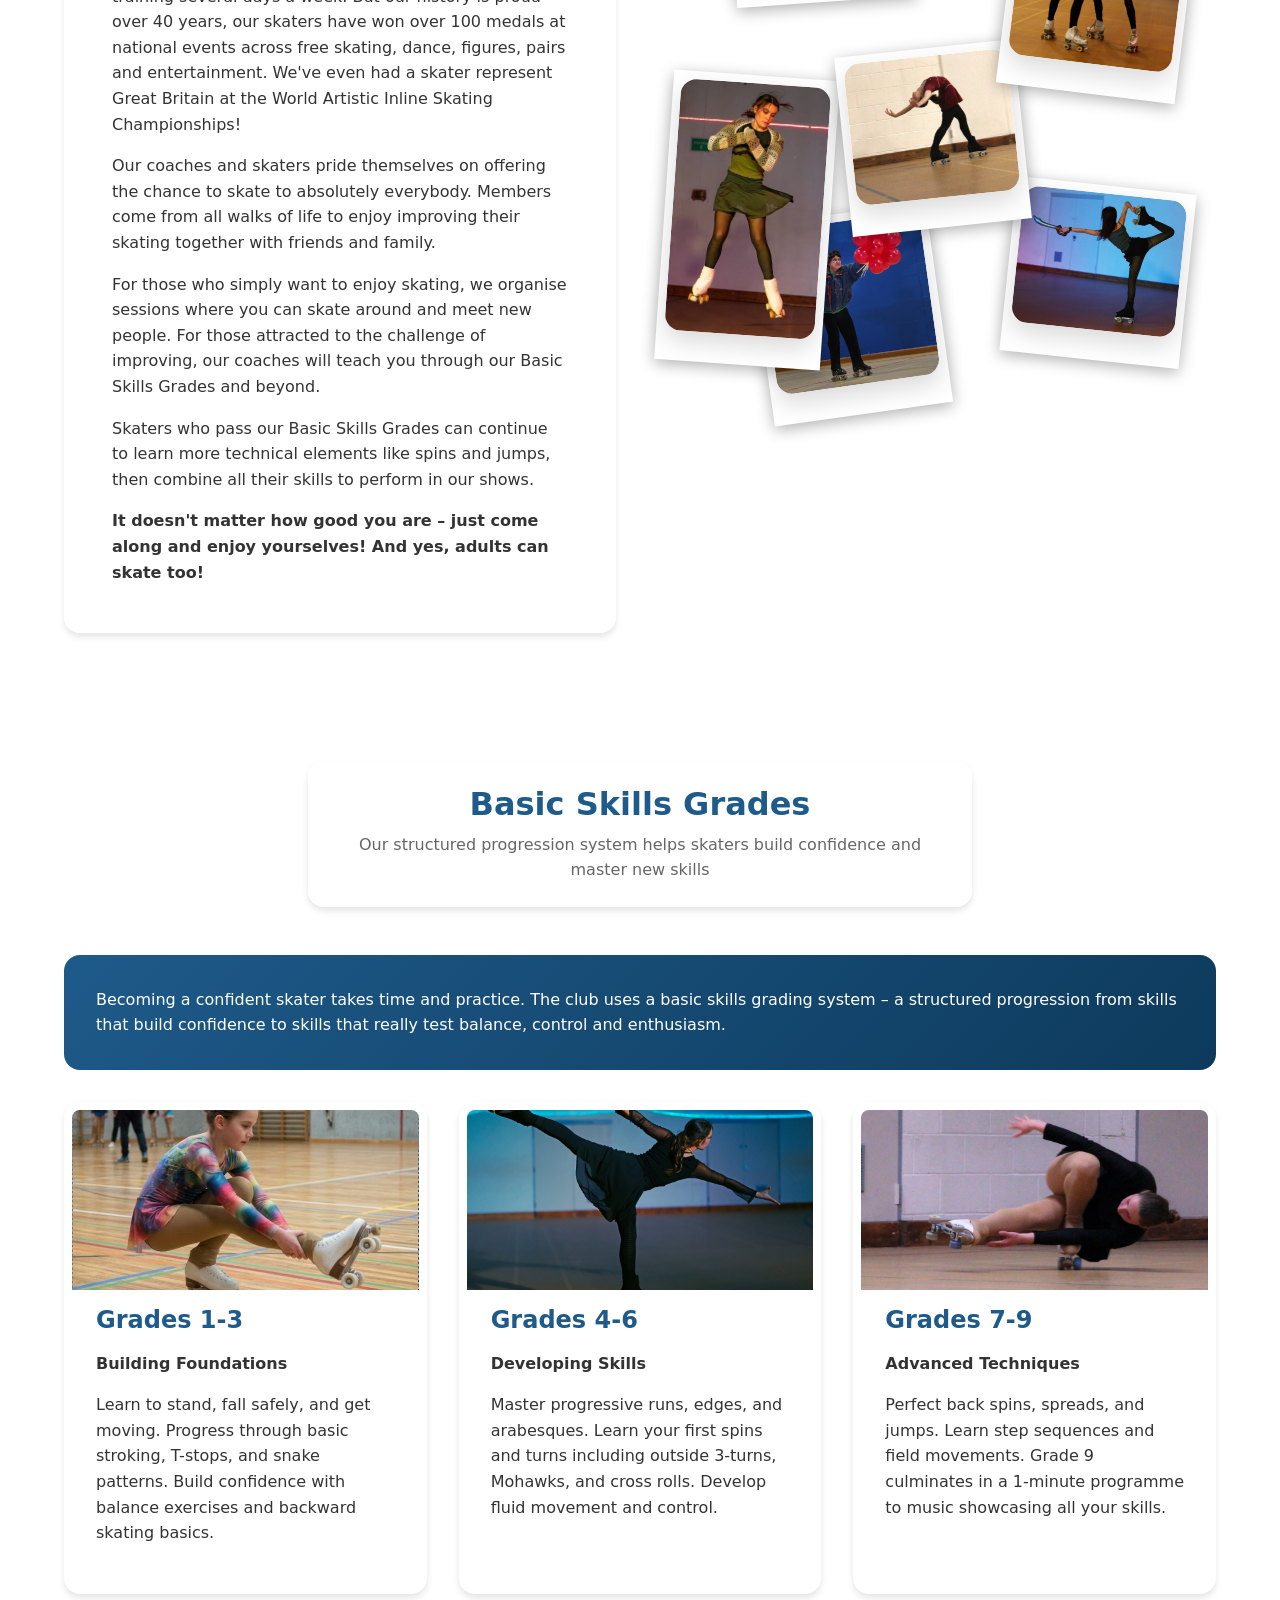
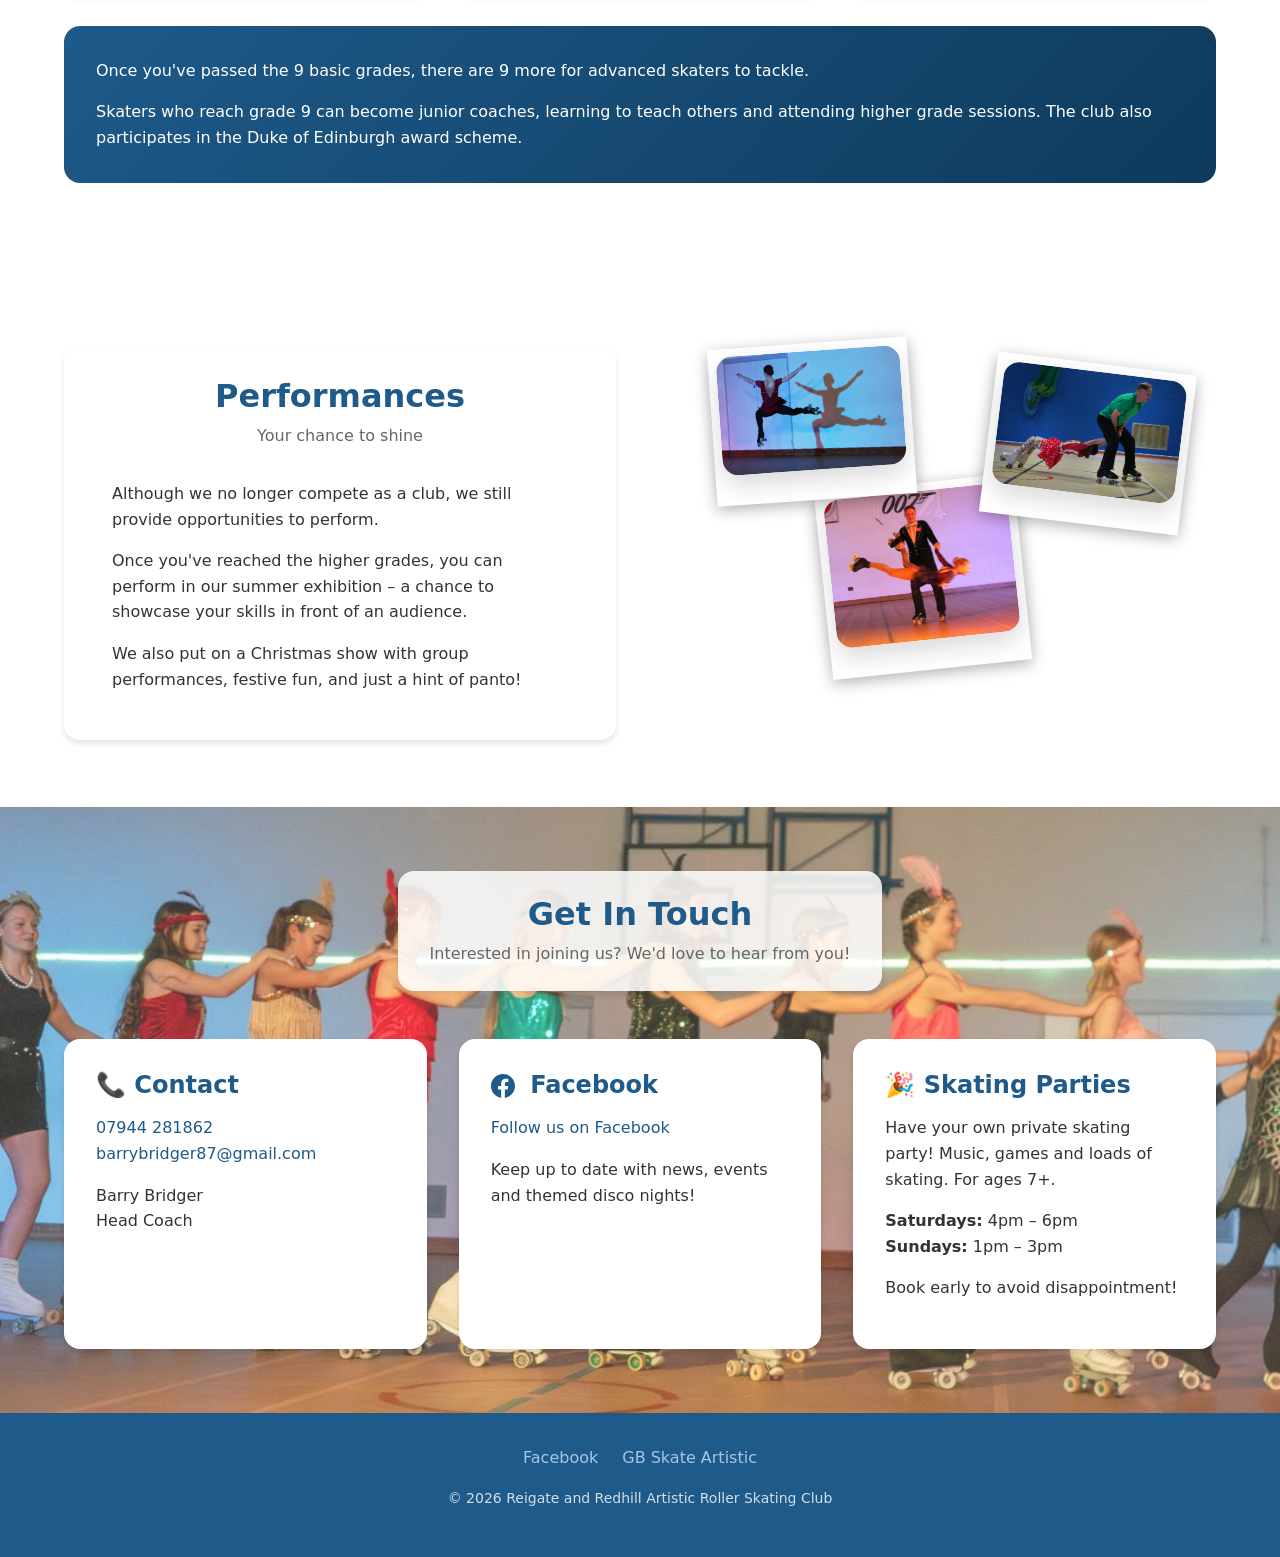
==== commit d8ad37e3: "Barry _really_ wants to get people to arrive for lessons before 2pm" ====
--- a/docs/index.html
+++ b/docs/index.html
@@ -107,7 +107,7 @@
                             <img src="assets/lessons1.jpg" alt="Roller skates">
                         </div>
                         <h3>Lessons</h3>
-                        <p class="session-time">Saturdays 2:00pm – 3:00pm</p>
+                        <p class="session-time">Saturdays 1:50pm – 3:00pm</p>
                         <p>Structured coaching for all ages. Build your skills from complete beginner to confident skater.</p>
                         <p class="session-details">Arrive by 1:50pm to get skates on</p>
                     </article>
--- a/docs/styles.css
+++ b/docs/styles.css
@@ -282,8 +282,14 @@
    ============================================ */
 .card-grid {
     display: grid;
-    grid-template-columns: repeat(auto-fit, minmax(280px, 1fr));
+    grid-template-columns: repeat(3, 1fr);
     gap: var(--space-xl);
+}
+
+@media (max-width: 900px) {
+    .card-grid {
+        grid-template-columns: 1fr;
+    }
 }
 
 .card {
@@ -417,9 +423,15 @@
 
 .contact-info {
     display: grid;
-    grid-template-columns: repeat(auto-fit, minmax(250px, 1fr));
+    grid-template-columns: repeat(3, 1fr);
     gap: var(--space-xl);
     margin-top: var(--space-xl);
+}
+
+@media (max-width: 900px) {
+    .contact-info {
+        grid-template-columns: 1fr;
+    }
 }
 
 .contact-item {
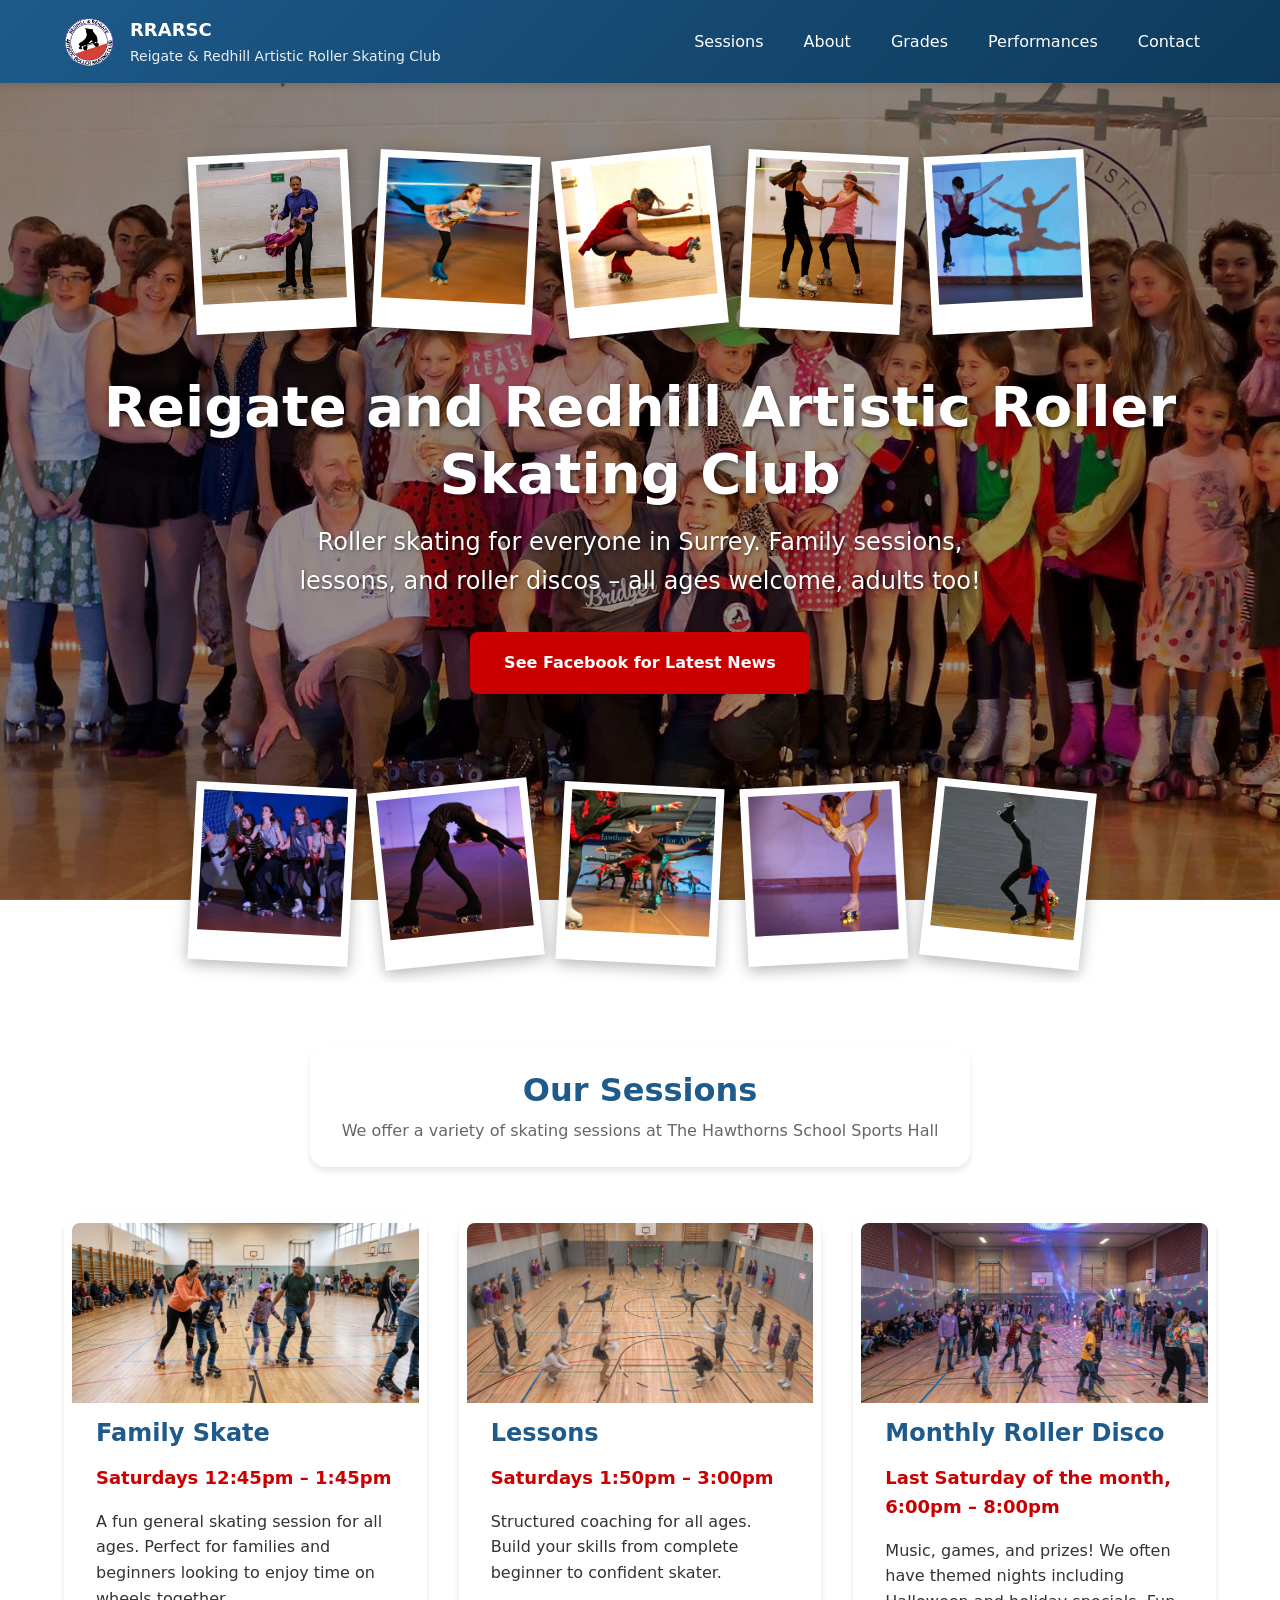
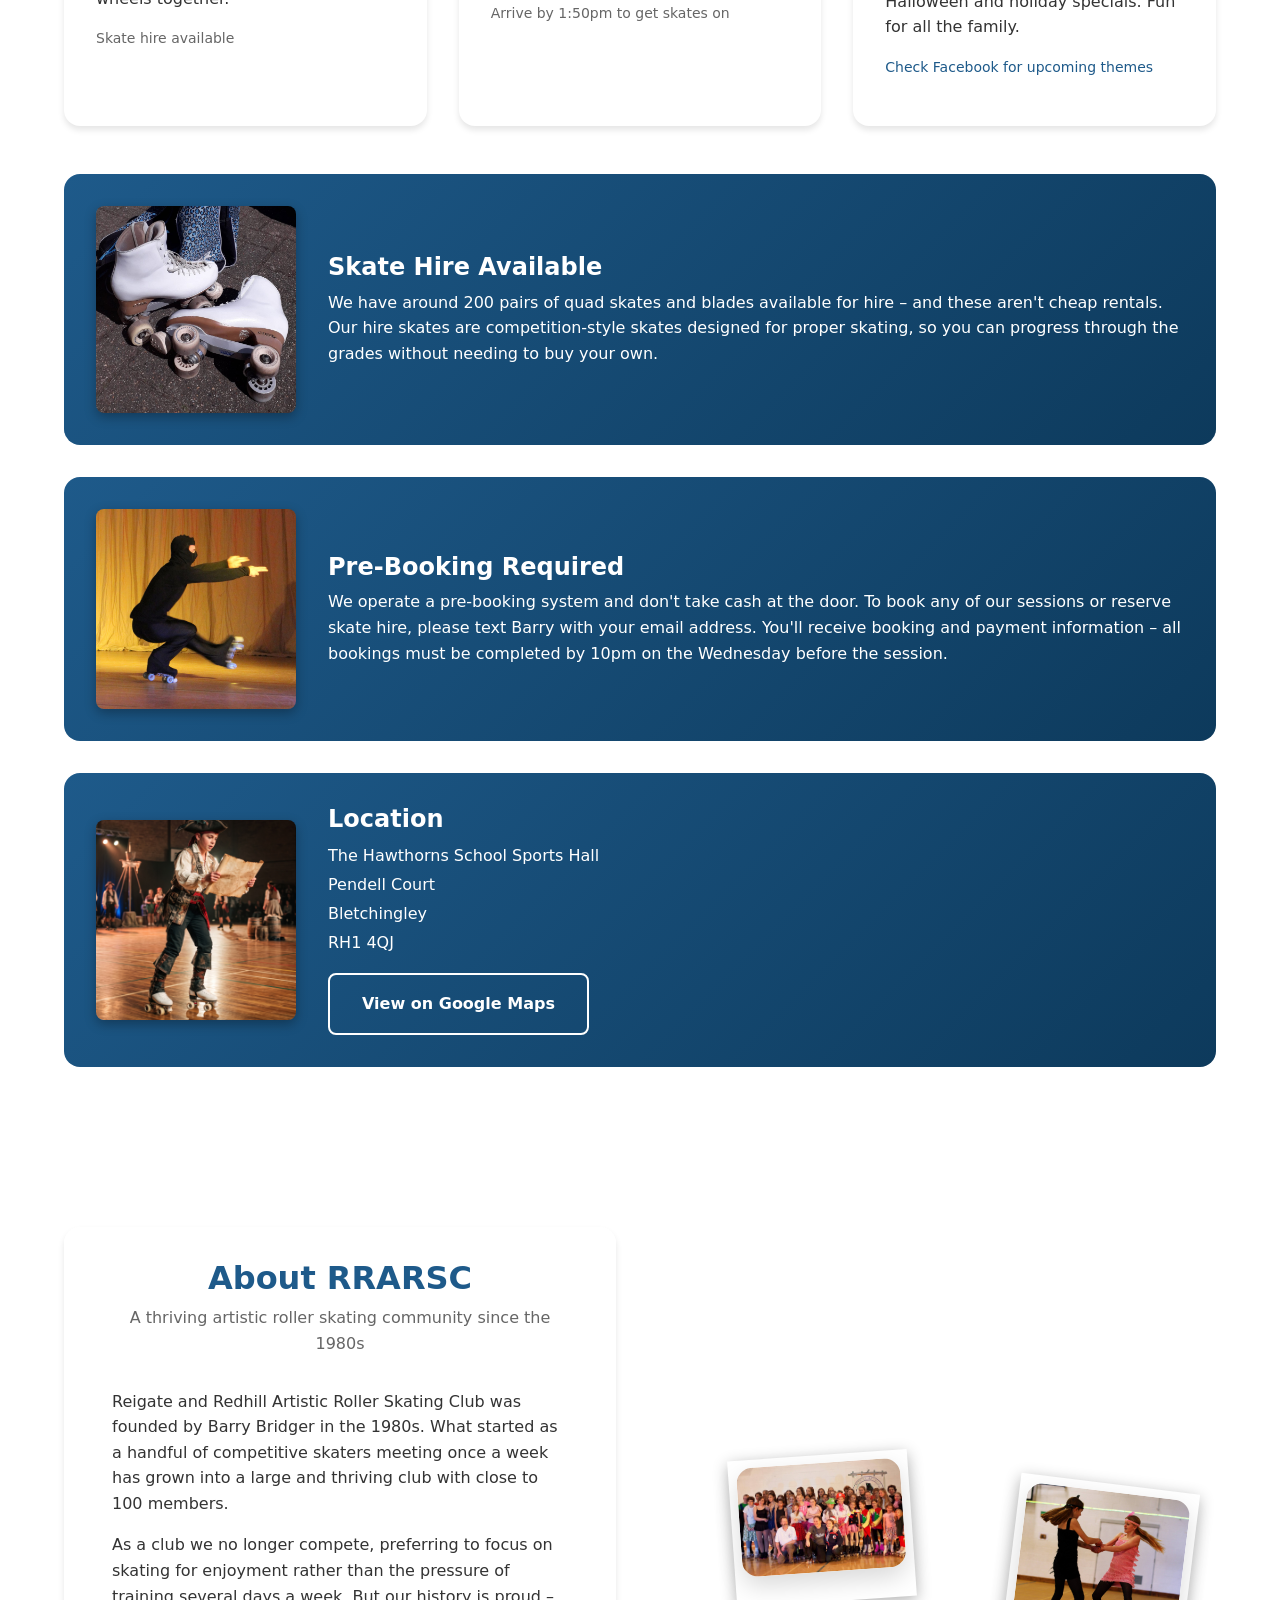
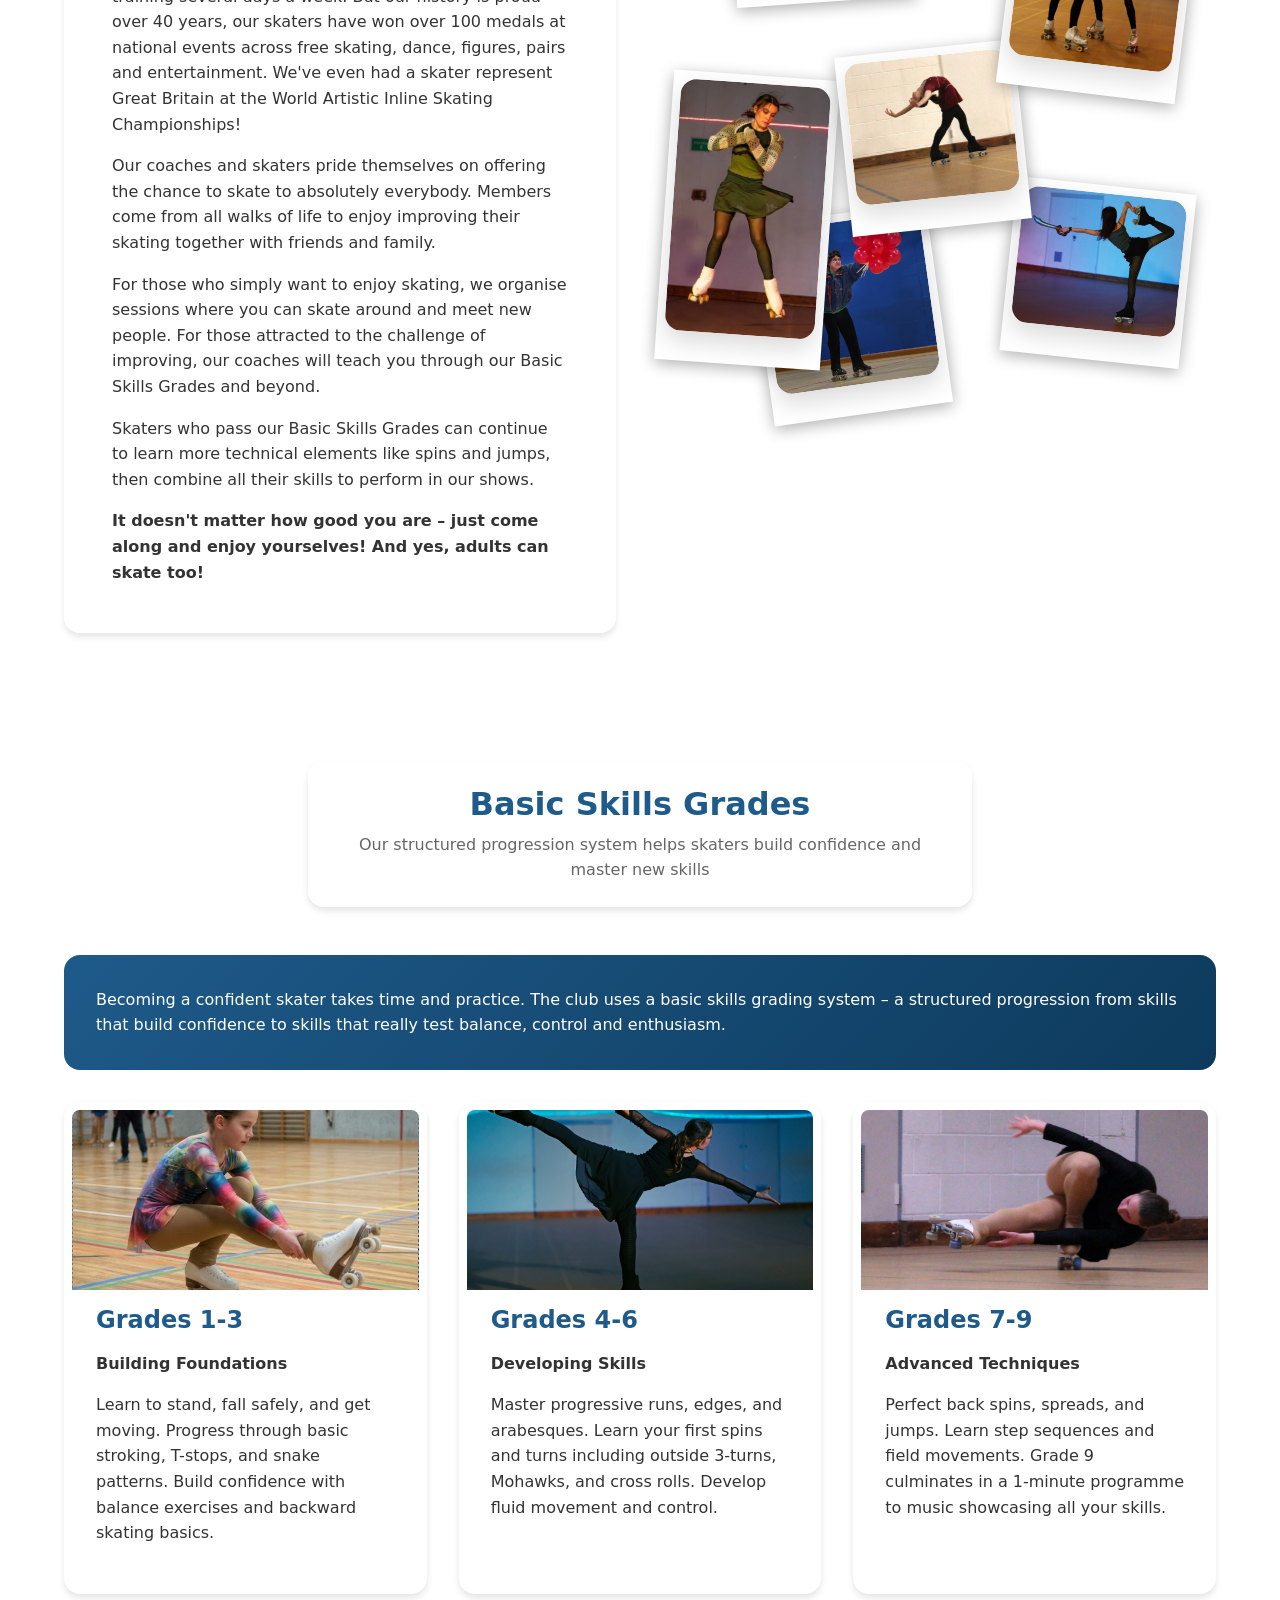
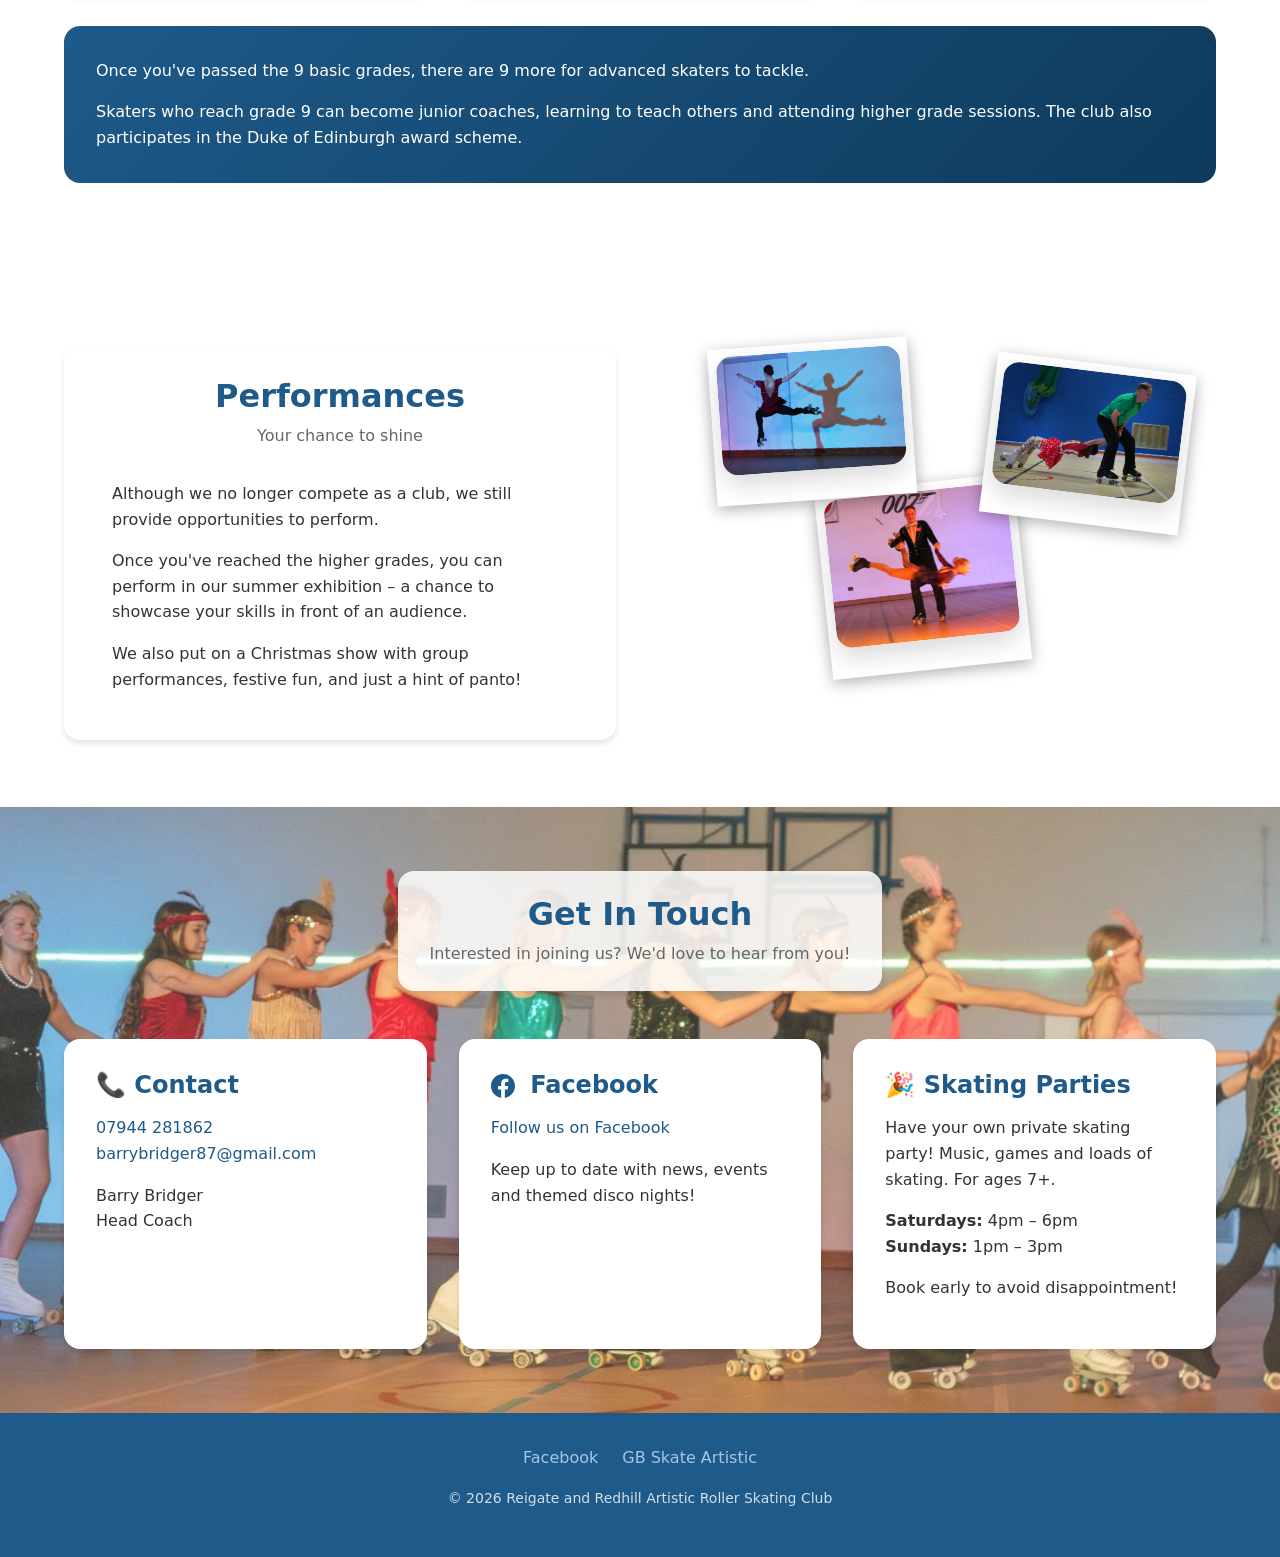
==== commit 89df736c: "Looks better with all pictures on the same side" ====
--- a/docs/index.html
+++ b/docs/index.html
@@ -124,13 +124,13 @@
                 </div>
 
                 <div class="highlight-box highlight-box-with-image" style="margin-top: var(--space-2xl);">
+                    <div class="highlight-box-image">
+                        <img src="assets/skates3.jpg" alt="Roller skates available for hire">
+                    </div>
                     <div class="highlight-box-content">
                         <h3>Skate Hire Available</h3>
                         <p style="margin-bottom: 0;">We have around 200 pairs of quad skates and blades available for hire – and these aren't cheap rentals. Our hire skates are competition-style skates designed for proper skating, so you can progress through the grades without needing to buy your own.</p>
                     </div>
-                    <div class="highlight-box-image">
-                        <img src="assets/skates3.jpg" alt="Roller skates available for hire">
-                    </div>
                 </div>
 
                 <div class="highlight-box highlight-box-with-image" style="margin-top: var(--space-lg);">
@@ -144,6 +144,9 @@
                 </div>
 
                 <div class="highlight-box highlight-box-with-image" style="margin-top: var(--space-lg);">
+                    <div class="highlight-box-image">
+                        <img src="assets/map-reading.jpg" alt="Reading a map">
+                    </div>
                     <div class="highlight-box-content">
                         <h3>Location</h3>
                         <address class="location-address">
@@ -152,10 +155,7 @@
                             Bletchingley<br>
                             RH1 4QJ
                         </address>
-                        <a href="https://maps.google.com/?q=The+Hawthorns+School,+Bletchingley,+RH1+4QJ" target="_blank" rel="noopener" class="map-link btn btn-secondary" style="margin-top: var(--space-md); border-color: white; color: white;">View on Google Maps</a>
-                    </div>
-                    <div class="highlight-box-image">
-                        <img src="assets/map-reading.jpg" alt="Reading a map">
+                        <a href="https://maps.google.com/?q=The+Hawthorns+School+Sports+Centre,+Bletchingley,+RH1+4QJ" target="_blank" rel="noopener" class="map-link btn btn-secondary" style="margin-top: var(--space-md); border-color: white; color: white;">View on Google Maps</a>
                     </div>
                 </div>
             </div>
